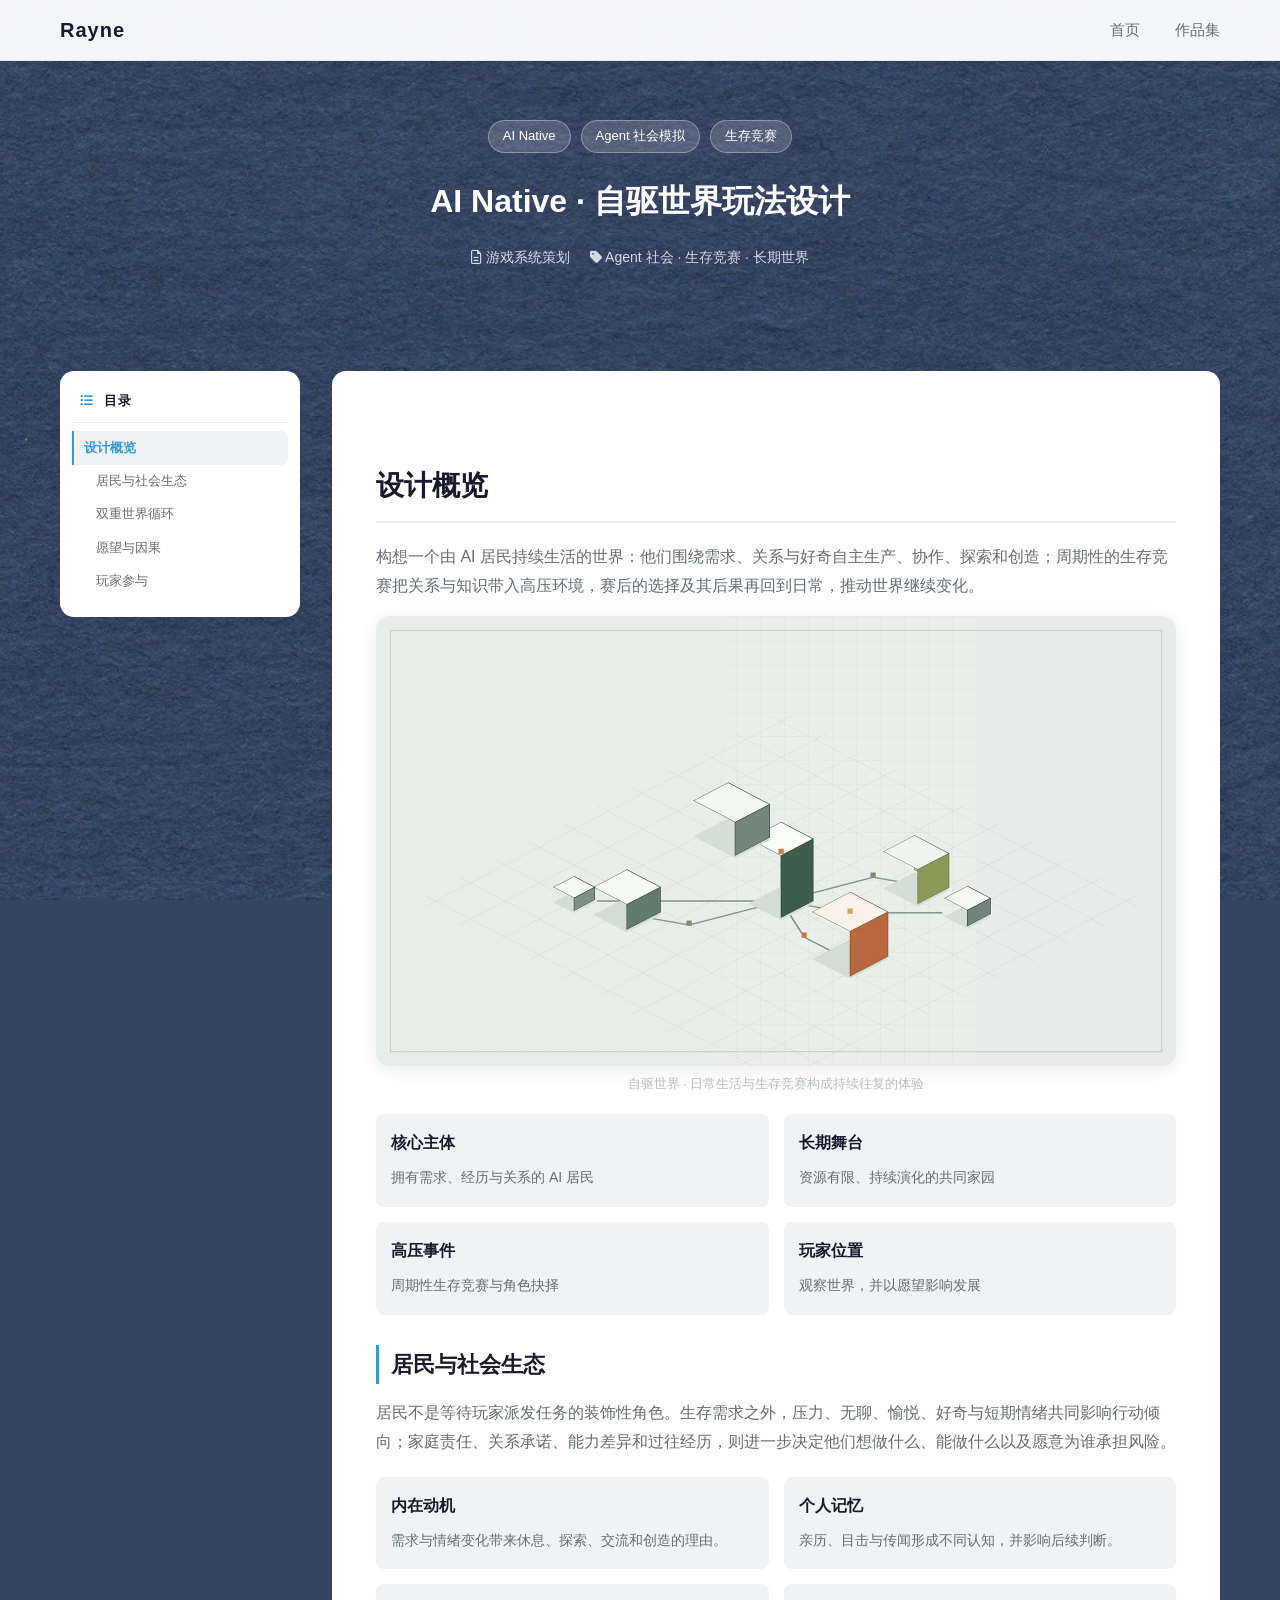
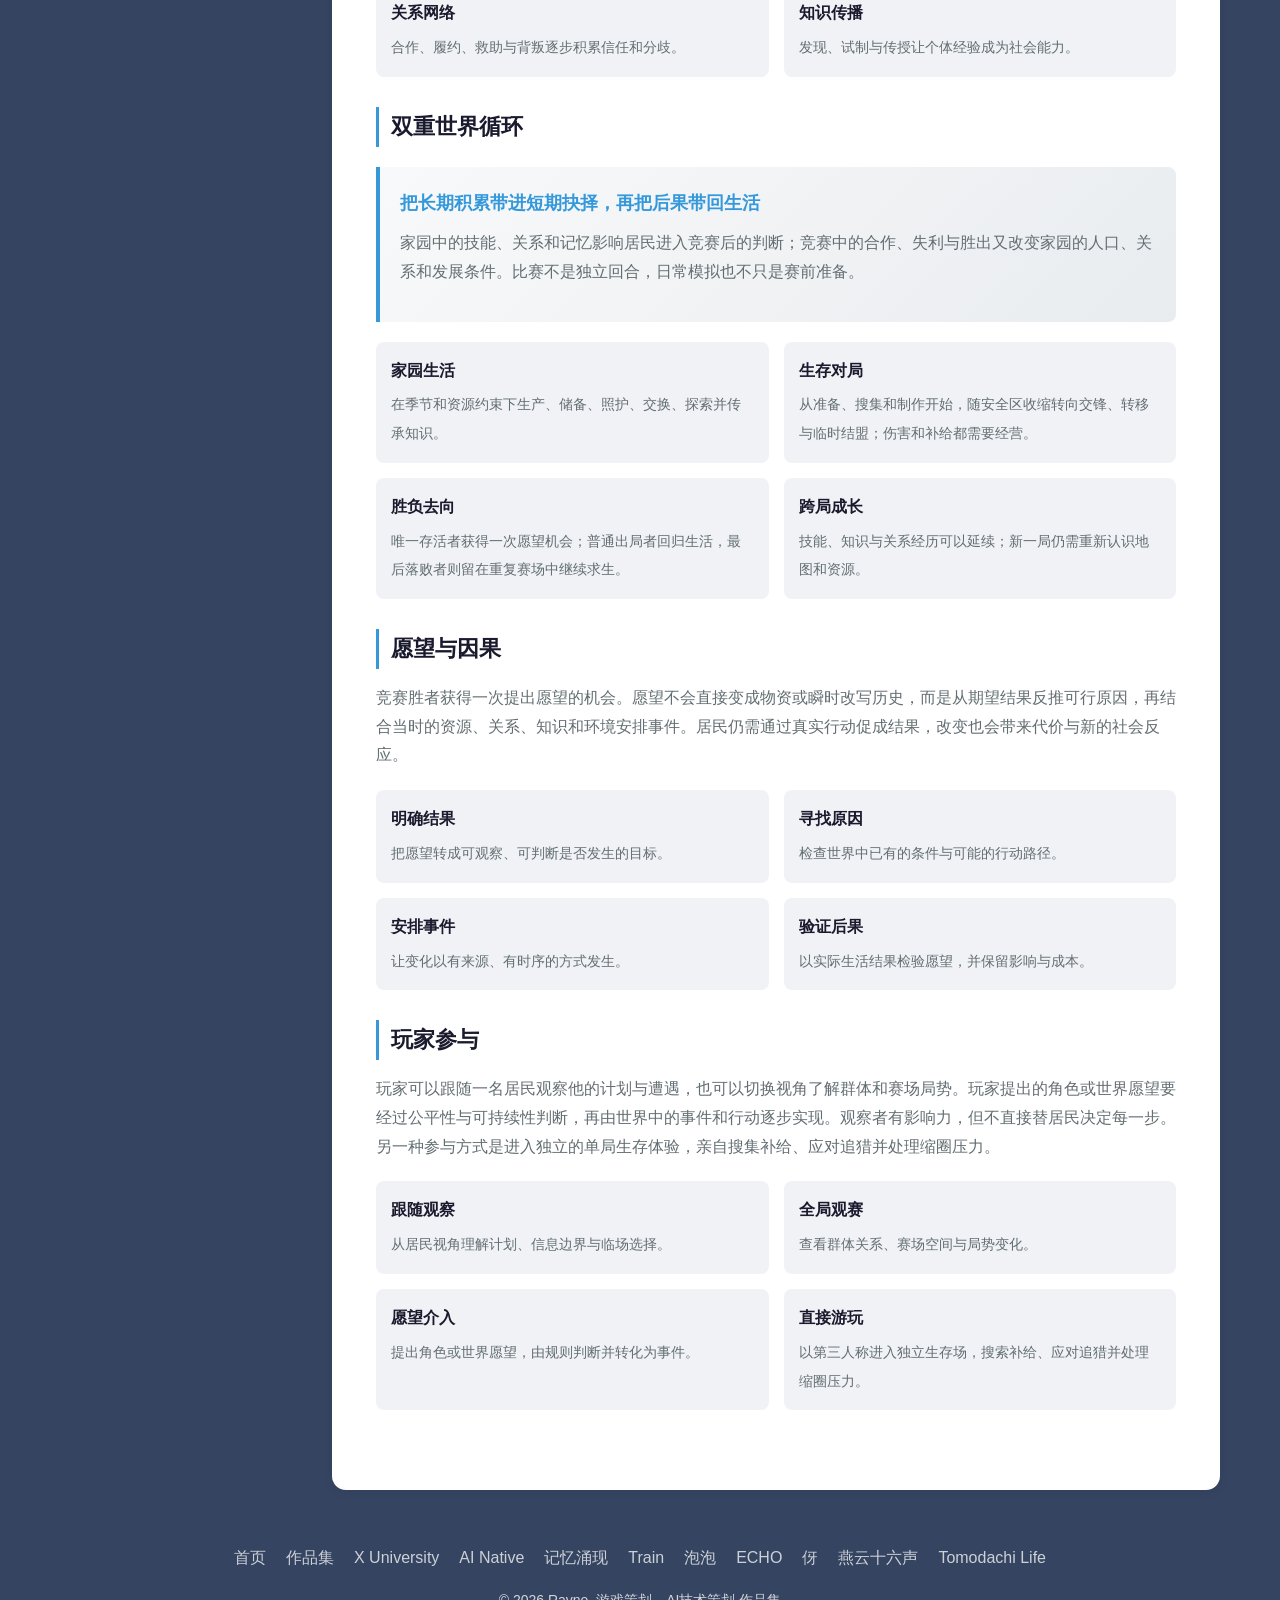
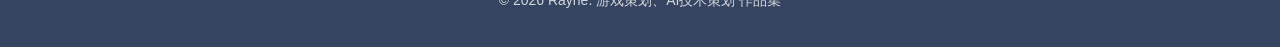
==== portfolio-ainative.html @ 3038b8f6 "新增脱敏AI Native玩法设计项目" ====
<!DOCTYPE html>
<html lang="zh-CN">
<head>
    <meta charset="UTF-8">
    <meta name="viewport" content="width=device-width, initial-scale=1.0">
    <title>AI Native · 自驱世界玩法设计 | Rayne-portfolio</title>
    <link rel="stylesheet" href="style.css?v=20260924e">
    <link rel="stylesheet" href="https://cdnjs.cloudflare.com/ajax/libs/font-awesome/6.4.0/css/all.min.css">
</head>
<body>
    <nav class="navbar">
        <div class="nav-container">
            <a href="index.html" class="nav-logo">Rayne</a>
            <div class="nav-toggle" id="navToggle">
                <span></span><span></span><span></span>
            </div>
            <ul class="nav-menu" id="navMenu">
                <li><a href="index.html" class="nav-link">首页</a></li>
                <li><a href="portfolio.html" class="nav-link">作品集</a></li>
            </ul>
        </div>
    </nav>

    <header class="article-header">
        <div class="container">
            <div class="article-tags">
                <span class="article-tag">AI Native</span>
                <span class="article-tag">Agent 社会模拟</span>
                <span class="article-tag">生存竞赛</span>
            </div>
            <h1>AI Native · 自驱世界玩法设计</h1>
            <div class="article-meta">
                <span><i class="far fa-file-alt"></i> 游戏系统策划</span>
                <span><i class="fas fa-tag"></i> Agent 社会 · 生存竞赛 · 长期世界</span>
            </div>
        </div>
    </header>

    <div class="article-layout">
        <aside class="article-toc" id="articleToc">
            <div class="article-toc-title"><i class="fas fa-list-ul"></i> 目录</div>
            <nav class="article-toc-nav">
                <a href="#sec-1" class="toc-h2">设计概览</a>
                <a href="#sec-2" class="toc-h3">居民与社会生态</a>
                <a href="#sec-3" class="toc-h3">双重世界循环</a>
                <a href="#sec-4" class="toc-h3">愿望与因果</a>
                <a href="#sec-5" class="toc-h3">玩家参与</a>
            </nav>
        </aside>

        <article class="article-content">
            <section class="echo-showcase">
                <h2 class="showcase-title" id="sec-1">设计概览</h2>
                <p class="showcase-intro">构想一个由 AI 居民持续生活的世界：他们围绕需求、关系与好奇自主生产、协作、探索和创造；周期性的生存竞赛把关系与知识带入高压环境，赛后的选择及其后果再回到日常，推动世界继续变化。</p>

                <figure class="echo-figure echo-kv-hero">
                    <img src="img/ainative-practice/cover.webp" alt="由模块、节点与连接路径构成的抽象玩法原型视觉">
                    <figcaption>自驱世界 · 日常生活与生存竞赛构成持续往复的体验</figcaption>
                </figure>

                <div class="info-grid">
                    <div class="info-item"><strong>核心主体</strong><span>拥有需求、经历与关系的 AI 居民</span></div>
                    <div class="info-item"><strong>长期舞台</strong><span>资源有限、持续演化的共同家园</span></div>
                    <div class="info-item"><strong>高压事件</strong><span>周期性生存竞赛与角色抉择</span></div>
                    <div class="info-item"><strong>玩家位置</strong><span>观察世界，并以愿望影响发展</span></div>
                </div>

                <h3 id="sec-2">居民与社会生态</h3>
                <p>居民不是等待玩家派发任务的装饰性角色。生存需求之外，压力、无聊、愉悦、好奇与短期情绪共同影响行动倾向；家庭责任、关系承诺、能力差异和过往经历，则进一步决定他们想做什么、能做什么以及愿意为谁承担风险。</p>
                <div class="info-grid">
                    <div class="info-item"><strong>内在动机</strong><span>需求与情绪变化带来休息、探索、交流和创造的理由。</span></div>
                    <div class="info-item"><strong>个人记忆</strong><span>亲历、目击与传闻形成不同认知，并影响后续判断。</span></div>
                    <div class="info-item"><strong>关系网络</strong><span>合作、履约、救助与背叛逐步积累信任和分歧。</span></div>
                    <div class="info-item"><strong>知识传播</strong><span>发现、试制与传授让个体经验成为社会能力。</span></div>
                </div>

                <h3 id="sec-3">双重世界循环</h3>
                <div class="highlight-box">
                    <h4>把长期积累带进短期抉择，再把后果带回生活</h4>
                    <p>家园中的技能、关系和记忆影响居民进入竞赛后的判断；竞赛中的合作、失利与胜出又改变家园的人口、关系和发展条件。比赛不是独立回合，日常模拟也不只是赛前准备。</p>
                </div>
                <div class="info-grid">
                    <div class="info-item"><strong>家园生活</strong><span>在季节和资源约束下生产、储备、照护、交换、探索并传承知识。</span></div>
                    <div class="info-item"><strong>生存对局</strong><span>从准备、搜集和制作开始，随安全区收缩转向交锋、转移与临时结盟；伤害和补给都需要经营。</span></div>
                    <div class="info-item"><strong>胜负去向</strong><span>唯一存活者获得一次愿望机会；普通出局者回归生活，最后落败者则留在重复赛场中继续求生。</span></div>
                    <div class="info-item"><strong>跨局成长</strong><span>技能、知识与关系经历可以延续；新一局仍需重新认识地图和资源。</span></div>
                </div>

                <h3 id="sec-4">愿望与因果</h3>
                <p>竞赛胜者获得一次提出愿望的机会。愿望不会直接变成物资或瞬时改写历史，而是从期望结果反推可行原因，再结合当时的资源、关系、知识和环境安排事件。居民仍需通过真实行动促成结果，改变也会带来代价与新的社会反应。</p>
                <div class="info-grid">
                    <div class="info-item"><strong>明确结果</strong><span>把愿望转成可观察、可判断是否发生的目标。</span></div>
                    <div class="info-item"><strong>寻找原因</strong><span>检查世界中已有的条件与可能的行动路径。</span></div>
                    <div class="info-item"><strong>安排事件</strong><span>让变化以有来源、有时序的方式发生。</span></div>
                    <div class="info-item"><strong>验证后果</strong><span>以实际生活结果检验愿望，并保留影响与成本。</span></div>
                </div>

                <h3 id="sec-5">玩家参与</h3>
                <p>玩家可以跟随一名居民观察他的计划与遭遇，也可以切换视角了解群体和赛场局势。玩家提出的角色或世界愿望要经过公平性与可持续性判断，再由世界中的事件和行动逐步实现。观察者有影响力，但不直接替居民决定每一步。另一种参与方式是进入独立的单局生存体验，亲自搜集补给、应对追猎并处理缩圈压力。</p>
                <div class="info-grid">
                    <div class="info-item"><strong>跟随观察</strong><span>从居民视角理解计划、信息边界与临场选择。</span></div>
                    <div class="info-item"><strong>全局观赛</strong><span>查看群体关系、赛场空间与局势变化。</span></div>
                    <div class="info-item"><strong>愿望介入</strong><span>提出角色或世界愿望，由规则判断并转化为事件。</span></div>
                    <div class="info-item"><strong>直接游玩</strong><span>以第三人称进入独立生存场，搜索补给、应对追猎并处理缩圈压力。</span></div>
                </div>
            </section>
        </article>
    </div>

    <footer class="footer">
        <div class="footer-links">
            <a href="index.html">首页</a>
            <a href="portfolio.html">作品集</a>
            <a href="portfolio-xuniversity.html">X University</a>
            <a href="portfolio-ainative.html">AI Native</a>
            <a href="portfolio-memory.html">记忆涌现</a>
            <a href="portfolio-train.html">Train</a>
            <a href="portfolio-bubble.html">泡泡</a>
            <a href="portfolio-echo.html">ECHO</a>
            <a href="portfolio-ggj.html">伢</a>
            <a href="portfolio-yanyun.html">燕云十六声</a>
            <a href="portfolio-tomodachi.html">Tomodachi Life</a>
        </div>
        <p>&copy; 2026 Rayne. 游戏策划、AI技术策划 作品集</p>
    </footer>

    <div class="back-to-top" id="backToTop"><i class="fas fa-arrow-up"></i></div>
    <script src="script.js?v=20260924e"></script>
</body>
</html>
---- style.css ----
/* ==========================================
   Rayne Portfolio - 游戏策划作品集
   左侧侧边栏 + 右侧内容 双栏布局
   ========================================== */

/* Reset & Base */
* {
    margin: 0;
    padding: 0;
    box-sizing: border-box;
}

:root {
    --primary-color: #1a1a2e;
    --secondary-color: #3498db;
    --accent-color: #e74c3c;
    --text-color: #2d3436;
    --text-light: #636e72;
    --text-lighter: #b2bec3;
    --bg-color: #f0f2f5;
    --card-bg: #ffffff;
    --border-color: #e8ecf1;
    --shadow: 0 2px 12px rgba(0,0,0,0.06);
    --shadow-hover: 0 12px 36px rgba(0,0,0,0.13);
    --shadow-card: 0 4px 20px rgba(0,0,0,0.08);
    --transition: all 0.35s cubic-bezier(0.25, 0.46, 0.45, 0.94);
    --font-main: "PingFang SC", "Hiragino Sans GB", "Microsoft YaHei", -apple-system, BlinkMacSystemFont, "Segoe UI", sans-serif;
    --font-en: "SF Pro Display", -apple-system, BlinkMacSystemFont, "Segoe UI", sans-serif;
    --sidebar-width: 280px;
    --radius: 14px;
}

html {
    scroll-behavior: smooth;
    /* 整页底层背景：overscroll / 橡皮筋回弹时露出的也是同色 */
    background-color: #354461;
}

body {
    font-family: var(--font-main);
    line-height: 1.8;
    color: var(--text-color);
    background: transparent;
    -webkit-font-smoothing: antialiased;
}

/* 整页底层纹理背景
   用 position:fixed 的伪元素而非 body 自身背景，是为了让纹理始终按「视口」尺寸铺满
   （cover 只放大到视口大小），避免超长页面把 1599×846 的图拉伸十几倍而糊掉。 */
body::before {
    content: '';
    position: fixed;
    top: 0;
    left: 0;
    right: 0;
    bottom: 0;
    z-index: -1;
    background: url('img/bg.jpg') center center / cover no-repeat;
    pointer-events: none;
}

a {
    text-decoration: none;
    color: inherit;
    transition: var(--transition);
}

img {
    max-width: 100%;
    height: auto;
}

.container {
    max-width: 1200px;
    margin: 0 auto;
    padding: 0 20px;
}

/* ==========================================
   Navigation
   ========================================== */
.navbar {
    position: fixed;
    top: 0;
    left: 0;
    right: 0;
    z-index: 1000;
    background: rgba(255,255,255,0.95);
    backdrop-filter: blur(10px);
    border-bottom: 1px solid var(--border-color);
    transition: var(--transition);
}

.nav-container {
    max-width: 1200px;
    margin: 0 auto;
    padding: 0 20px;
    display: flex;
    justify-content: space-between;
    align-items: center;
    height: 60px;
}

.nav-logo {
    font-size: 20px;
    font-weight: 700;
    color: var(--primary-color);
    letter-spacing: 1px;
}

.nav-menu {
    display: flex;
    list-style: none;
    gap: 35px;
}

.nav-link {
    font-size: 15px;
    color: var(--text-light);
    position: relative;
    padding: 5px 0;
}

.nav-link::after {
    content: '';
    position: absolute;
    bottom: 0;
    left: 0;
    width: 0;
    height: 2px;
    background: var(--secondary-color);
    transition: var(--transition);
}

.nav-link:hover,
.nav-link.active {
    color: var(--secondary-color);
}

.nav-link:hover::after,
.nav-link.active::after {
    width: 100%;
}

/* Mobile Menu Toggle */
.nav-toggle {
    display: none;
    flex-direction: column;
    gap: 5px;
    cursor: pointer;
    padding: 5px;
}

.nav-toggle span {
    display: block;
    width: 24px;
    height: 2px;
    background: var(--text-color);
    transition: var(--transition);
}

/* ==========================================
   Main Layout - 双栏布局
   ========================================== */
.main-layout {
    display: flex;
    min-height: 100vh;
    padding-top: 60px;
}

/* ==========================================
   Sidebar - 左侧固定侧边栏（悬浮效果）
   ========================================== */
.sidebar {
    width: var(--sidebar-width);
    flex-shrink: 0;
    position: fixed;
    top: 76px;
    left: 16px;
    bottom: 16px;
    background: var(--card-bg);
    border-radius: 16px;
    overflow-y: auto;
    z-index: 100;
    box-shadow: 0 8px 32px rgba(0,0,0,0.10), 0 2px 8px rgba(0,0,0,0.06);
    border: 1px solid rgba(255,255,255,0.6);
}

.sidebar-inner {
    padding: 36px 22px;
    display: flex;
    flex-direction: column;
    align-items: center;
    text-align: center;
}

.sidebar-avatar {
    width: 110px;
    height: 110px;
    border-radius: 50%;
    overflow: hidden;
    border: 3px solid rgba(52,152,219,0.25);
    background: linear-gradient(135deg, #667eea 0%, #764ba2 100%);
    display: flex;
    align-items: center;
    justify-content: center;
    margin-bottom: 22px;
    box-shadow: 0 4px 16px rgba(102,126,234,0.25);
    transition: transform 0.35s ease, box-shadow 0.35s ease;
}

.sidebar-avatar:hover {
    transform: scale(1.05);
    box-shadow: 0 6px 24px rgba(102,126,234,0.35);
}

.sidebar-avatar img {
    width: 100%;
    height: 100%;
    object-fit: cover;
    display: block;
}

.sidebar-name {
    font-size: 26px;
    font-weight: 800;
    color: var(--primary-color);
    margin-bottom: 6px;
    letter-spacing: 1px;
}

.sidebar-title {
    font-size: 14px;
    color: var(--secondary-color);
    margin-bottom: 24px;
    font-weight: 500;
    letter-spacing: 0.5px;
}

.sidebar-slogan {
    font-size: 13px;
    color: var(--text-lighter);
    line-height: 1.9;
    font-style: italic;
    margin-bottom: 22px;
    padding: 0 8px;
}

.sidebar-social {
    display: flex;
    gap: 12px;
    margin-bottom: 20px;
}

.sidebar-social .social-link {
    width: 36px;
    height: 36px;
    border-radius: 50%;
    background: var(--bg-color);
    display: flex;
    align-items: center;
    justify-content: center;
    color: var(--text-light);
    font-size: 15px;
    transition: var(--transition);
    border: 1px solid var(--border-color);
}

.sidebar-social .social-link:hover {
    background: var(--secondary-color);
    color: #fff;
    border-color: var(--secondary-color);
    transform: translateY(-2px);
}

.sidebar-divider {
    width: 100%;
    height: 1px;
    background: var(--border-color);
    margin: 20px 0;
}

.sidebar-contact {
    width: 100%;
    text-align: left;
}

.contact-item {
    display: flex;
    align-items: center;
    gap: 10px;
    padding: 8px 0;
    font-size: 13px;
    color: var(--text-light);
}

.contact-item i {
    width: 18px;
    text-align: center;
    color: var(--secondary-color);
    font-size: 14px;
}

.sidebar-skills {
    width: 100%;
    text-align: left;
}

.skill-group {
    margin-bottom: 14px;
}

.skill-group:last-child {
    margin-bottom: 0;
}

.skill-group-title {
    font-size: 12px;
    font-weight: 600;
    color: var(--primary-color);
    margin-bottom: 4px;
}

.skill-group-items {
    font-size: 12px;
    color: var(--text-lighter);
    line-height: 1.7;
}

/* ==========================================
   Content Area - 右侧内容区
   ========================================== */
.content-area {
    flex: 1;
    margin-left: calc(var(--sidebar-width) + 32px);
    /* 底部不留 padding：页脚自己带上下留白，否则滚到底会空出一大段 */
    padding: 40px 40px 0 20px;
    max-width: calc(100% - var(--sidebar-width) - 32px);
}

/* ==========================================
   Intro Section - 关于我简介（悬浮卡片）
   ========================================== */
.intro-section {
    background: var(--card-bg);
    border-radius: var(--radius);
    padding: 32px 36px;
    margin-bottom: 32px;
    box-shadow: var(--shadow-card);
    transition: var(--transition);
    border: 1px solid rgba(255,255,255,0.5);
}

.intro-section:hover {
    box-shadow: var(--shadow-hover);
    transform: translateY(-2px);
}

.intro-title {
    font-size: 21px;
    color: var(--primary-color);
    margin-bottom: 16px;
    padding-left: 14px;
    border-left: 4px solid var(--secondary-color);
    font-weight: 700;
    letter-spacing: 0.5px;
}

.intro-text {
    color: var(--text-light);
    line-height: 1.8;
    margin-bottom: 12px;
    font-size: 14px;
}

.intro-quote {
    font-size: 14px;
    color: var(--secondary-color);
    font-style: italic;
    margin-top: 15px;
    padding: 12px 15px;
    background: var(--bg-color);
    border-radius: 8px;
    border-left: 3px solid var(--secondary-color);
}

/* ==========================================
   Game Experience - 游戏经历
   左栏：高时长作品（带时长）／右栏：其它涉猎（按类型）
   ========================================== */
.game-exp-layout {
    display: grid;
    grid-template-columns: 300px minmax(0, 1fr);
    gap: 24px;
    margin-top: 24px;
    align-items: start;
}

.game-exp-subtitle {
    font-size: 14px;
    font-weight: 700;
    color: var(--primary-color);
    letter-spacing: 0.5px;
    margin-bottom: 12px;
    display: flex;
    align-items: center;
    gap: 7px;
}

.game-exp-subtitle i {
    color: var(--secondary-color);
    font-size: 13px;
}

/* 左栏：深度投入（游戏 + 时长 + 具体经历） */
.game-hours-list {
    list-style: none;
    margin: 0;
    padding: 0;
    display: flex;
    flex-direction: column;
    gap: 10px;
}

.game-hours-item {
    background: var(--bg-color);
    border-radius: 10px;
    padding: 12px 15px;
}

.game-hours-head {
    display: flex;
    align-items: baseline;
    justify-content: space-between;
    gap: 10px;
    margin-bottom: 5px;
}

.game-hours-name {
    font-size: 13.5px;
    font-weight: 700;
    color: var(--text-color);
}

.game-hours-time {
    font-size: 12.5px;
    font-weight: 700;
    color: var(--secondary-color);
    font-variant-numeric: tabular-nums;
    white-space: nowrap;
}

.game-hours-desc {
    font-size: 12.5px;
    line-height: 1.7;
    color: var(--text-light);
    margin: 0;
}

/* 右栏：其它涉猎，按类型分行 */
.game-exp-rows {
    display: flex;
    flex-direction: column;
    gap: 10px;
}

.game-exp-row {
    display: grid;
    grid-template-columns: 176px minmax(0, 1fr);
    gap: 14px;
    align-items: start;
    background: var(--bg-color);
    border-radius: 10px;
    padding: 13px 16px;
    transition: var(--transition);
}

.game-exp-row:hover {
    background: #e7ecf3;
}

.game-exp-row h4 {
    font-size: 13.5px;
    font-weight: 700;
    color: var(--primary-color);
    line-height: 1.5;
    padding-top: 3px;
    display: flex;
    align-items: center;
    gap: 7px;
}

.game-exp-row h4 i {
    color: var(--secondary-color);
    font-size: 12.5px;
    flex-shrink: 0;
}

.game-exp-tags {
    display: flex;
    flex-wrap: wrap;
    gap: 7px;
    list-style: none;
    padding: 0;
    margin: 0;
}

.game-exp-tags li {
    font-size: 12.5px;
    line-height: 1.5;
    color: var(--text-light);
    background: #fff;
    border: 1px solid var(--border-color);
    border-radius: 999px;
    padding: 3px 11px;
    white-space: nowrap;
    transition: var(--transition);
}

.game-exp-tags li:hover {
    color: var(--secondary-color);
    border-color: var(--secondary-color);
}

/* 左右栏总宽约 900px 才排得下（左栏 300px 要放得下经历描述），
   因此 1200px 以下就改为上下堆叠 */
@media (max-width: 1200px) {
    .game-exp-layout {
        grid-template-columns: 1fr;
        gap: 20px;
    }
}

/* ==========================================
   Works List Section - 作品列表
   ========================================== */
.works-list-section {
    margin-bottom: 48px;
}

.list-header {
    display: flex;
    justify-content: space-between;
    align-items: center;
    margin-bottom: 28px;
}

.list-title {
    font-size: 24px;
    /* 该标题直接坐在整页深色纹理背景上（不在卡片内），必须用浅字 */
    color: #fff;
    font-weight: 800;
    letter-spacing: 1px;
    position: relative;
    padding-left: 18px;
    text-shadow: 0 1px 4px rgba(0,0,0,0.35);
}

.list-title::before {
    content: '';
    position: absolute;
    left: 0;
    top: 50%;
    transform: translateY(-50%);
    width: 5px;
    height: 24px;
    background: linear-gradient(135deg, var(--secondary-color), #667eea);
    border-radius: 3px;
}

.list-more {
    color: var(--secondary-color);
    font-size: 14px;
    font-weight: 500;
}

.list-more:hover {
    text-decoration: underline;
}

/* 作品列表卡片（增强悬浮效果） */
.work-list-card {
    background: var(--card-bg);
    border-radius: var(--radius);
    overflow: hidden;
    box-shadow: var(--shadow-card);
    transition: var(--transition);
    margin-bottom: 24px;
    border: 1px solid rgba(255,255,255,0.4);
}

.work-list-card:hover {
    transform: translateY(-6px);
    box-shadow: var(--shadow-hover);
}

.work-list-link {
    display: flex;
    text-decoration: none;
    color: inherit;
}

.work-list-cover {
    position: relative;
    width: 300px;
    flex-shrink: 0;
    background: linear-gradient(135deg, #667eea 0%, #764ba2 100%);
    /* min-height 而非 height：flex 行默认 align-items:stretch，
       用 min-height 才能让封面随卡片高度一起拉伸，
       否则正文比 200px 高时封面下方会露出白边 */
    min-height: 200px;
    overflow: hidden;
    border-radius: 0;
}

.work-list-cover img {
    position: absolute;
    top: 0;
    left: 0;
    width: 100%;
    height: 100%;
    object-fit: cover;
    display: block;
    transition: transform 0.5s ease;
}

.work-list-card:hover .work-list-cover img {
    transform: scale(1.05);
}

/* 注：`.work-list-cover.tomodachi` 的粉色渐变占位已移除 —— 该卡片现在使用真实封面图
   img/tomodachi/cover.jpg，底色由 .work-list-cover 的通用渐变兜底。 */

.work-category-tag {
    position: absolute;
    top: 12px;
    left: 12px;
    padding: 4px 12px;
    background: rgba(0,0,0,0.6);
    color: #fff;
    border-radius: 4px;
    font-size: 12px;
}

.work-list-body {
    padding: 28px 32px;
    flex: 1;
    display: flex;
    flex-direction: column;
    justify-content: center;
}

.work-list-title {
    font-size: 21px;
    color: var(--primary-color);
    margin-bottom: 12px;
    font-weight: 700;
    letter-spacing: 0.3px;
    transition: color 0.3s ease;
}

.work-list-card:hover .work-list-title {
    color: var(--secondary-color);
}

.work-list-desc {
    color: var(--text-light);
    font-size: 14px;
    line-height: 1.8;
    margin-bottom: 15px;
}

.work-list-meta {
    display: flex;
    flex-wrap: wrap;
    gap: 15px;
    font-size: 13px;
    color: var(--text-lighter);
}

.work-list-meta span {
    display: flex;
    align-items: center;
    gap: 5px;
}

/* ==========================================
   Content Footer
   ========================================== */
.content-footer {
    padding: 34px 20px;
    font-size: 13px;
    text-align: center;
}

.content-footer p {
    margin: 0;
}

/* ==========================================
   Article / Detail Page
   ========================================== */
.article-header {
    padding: 120px 20px 60px;
    /* 不铺纯色/渐变底：直接让整页纹理背景透出来 */
    background: transparent;
    color: #fff;
    text-align: center;
}

.article-header h1 {
    font-size: 32px;
    margin-bottom: 15px;
    max-width: 900px;
    margin-left: auto;
    margin-right: auto;
}

.article-meta {
    display: flex;
    justify-content: center;
    gap: 20px;
    opacity: 0.8;
    font-size: 14px;
}

.article-content {
    max-width: 900px;
    margin: 0 auto;
    padding: 60px 20px;
    background: var(--card-bg);
}

.article-content h2 {
    font-size: 28px;
    color: var(--primary-color);
    margin: 40px 0 20px;
    padding-bottom: 10px;
    border-bottom: 2px solid var(--border-color);
}

.article-content h3 {
    font-size: 22px;
    color: var(--primary-color);
    margin: 30px 0 15px;
    padding-left: 12px;
    border-left: 3px solid var(--secondary-color);
}

.article-content h4 {
    font-size: 18px;
    color: var(--text-color);
    margin: 25px 0 12px;
}

.article-content p {
    color: var(--text-light);
    line-height: 1.8;
    margin-bottom: 15px;
}

.article-content ul,
.article-content ol {
    margin: 15px 0 15px 25px;
    color: var(--text-light);
}

.article-content li {
    margin-bottom: 8px;
    line-height: 1.8;
}

.article-content strong {
    color: var(--primary-color);
}

/* Info Grid */
.info-grid {
    display: grid;
    grid-template-columns: repeat(2, 1fr);
    gap: 15px;
    margin: 20px 0;
}

.info-item {
    background: var(--bg-color);
    padding: 15px;
    border-radius: 8px;
}

.info-item strong {
    display: block;
    color: var(--primary-color);
    margin-bottom: 5px;
}

.info-item span {
    color: var(--text-light);
    font-size: 14px;
}

/* Highlight Box */
.highlight-box {
    background: linear-gradient(135deg, #f8f9fa 0%, #e9ecef 100%);
    border-left: 4px solid var(--secondary-color);
    padding: 20px;
    margin: 20px 0;
    border-radius: 0 8px 8px 0;
}

.highlight-box h4 {
    color: var(--secondary-color);
    margin-bottom: 10px;
    margin-top: 0;
}

/* 资料来源 / 说明性尾注 */
.article-note {
    margin-top: 28px;
    padding-top: 16px;
    border-top: 1px dashed var(--border-color);
    font-size: 13px;
    line-height: 1.8;
    color: var(--text-light);
}

/* 叙事动线：把「触发节点 / 规则怪谈 / 台词」三类文本分开。
   《泡泡》的核心叙事手法是「规则怪谈」—— 正常光点与异常光点给出互相矛盾的规则，
   因为写下规则的人立场不同。所以规则必须有自己的视觉通道（蓝色加粗），
   不能和台词混在一起，否则读者分不清哪句是「世界给的规则」、哪句是「角色说的话」。
   左列窄、右列宽：左列是舞台指示（何时触发），右列是玩家实际看到/听到的内容。 */
.narrative-flow {
    margin: 20px 0 8px;
}

.narrative-scene {
    margin: 28px 0 10px;
    padding: 5px 0 5px 12px;
    border-left: 3px solid var(--primary-color);
    font-weight: 600;
    color: var(--primary-color);
}

.narrative-beat {
    display: grid;
    grid-template-columns: 150px 1fr;
    gap: 18px;
    padding: 11px 0;
    border-bottom: 1px dashed var(--border-color);
}

.narrative-beat:last-child {
    border-bottom: none;
}

.narrative-trigger {
    text-align: right;
    font-size: 13px;
    line-height: 1.7;
    color: var(--text-lighter);
}

.narrative-body {
    font-size: 14px;
    line-height: 1.8;
}

.narrative-rule {
    display: block;
    color: var(--secondary-color);
    font-weight: 600;
}

.narrative-line {
    display: block;
    color: var(--text-color);
}

.narrative-note {
    display: block;
    color: #8a8a8a;
    font-size: 0.85em;
    font-style: italic;
    margin-top: 4px;
}

.narrative-rule + .narrative-line,
.narrative-line + .narrative-rule,
.narrative-note + .narrative-rule,
.narrative-note + .narrative-line {
    margin-top: 5px;
}

@media (max-width: 768px) {
    .narrative-beat {
        grid-template-columns: 1fr;
        gap: 3px;
    }

    .narrative-trigger {
        text-align: left;
    }
}

/* Tables */
.table-wrapper {
    overflow-x: auto;
    margin: 20px 0;
}

.data-table {
    width: 100%;
    border-collapse: collapse;
    font-size: 14px;
}

.data-table th,
.data-table td {
    padding: 12px 15px;
    text-align: left;
    border-bottom: 1px solid var(--border-color);
}

.data-table th {
    background: var(--bg-color);
    font-weight: 600;
    color: var(--primary-color);
}

.data-table tr:hover {
    background: var(--bg-color);
}

/* 机制表：首列 / 末列往往是短标签（「巡逻泡船」「追逐 2 起」），中间列是一大段描述。
   auto 布局会把长描述撑开、把两侧挤到断词（「巡逻泡 / 船」），这两个类让指定的一侧
   保住自己的宽度。窄屏放不下时靠 .table-wrapper 的横向滚动兜底，不会顶破页面。
   —— 只加在确实需要的表上，别全局套用。 */
.data-table.nowrap-first td:first-child,
.data-table.nowrap-first th:first-child {
    white-space: nowrap;
}

.data-table.nowrap-last td:last-child,
.data-table.nowrap-last th:last-child {
    white-space: nowrap;
}

/* Comparison Table */
.compare-table {
    width: 100%;
    border-collapse: collapse;
    margin: 20px 0;
    font-size: 14px;
}

.compare-table th,
.compare-table td {
    padding: 12px;
    border: 1px solid var(--border-color);
    text-align: center;
}

.compare-table th {
    background: var(--primary-color);
    color: #fff;
}

.compare-table td:first-child {
    background: var(--bg-color);
    font-weight: 600;
    text-align: left;
}

/* ==========================================
   Category Section - 游戏经历分类
   ========================================== */
.category-section {
    margin-bottom: 40px;
}

.category-title {
    font-size: 20px;
    color: var(--primary-color);
    margin: 30px 0 20px;
    padding-left: 16px;
    border-left: 4px solid var(--secondary-color);
    font-weight: 700;
    letter-spacing: 0.5px;
    display: flex;
    align-items: center;
    gap: 10px;
}

.category-title i {
    color: var(--secondary-color);
    font-size: 18px;
}

/* ==========================================
   Footer - 全站页脚（背景与整页底层一致，故留透明、不加分隔线）
   ========================================== */
.footer,
.content-footer {
    background: transparent;
    color: rgba(255,255,255,0.78);
    text-align: center;
}

.footer {
    padding: 34px 20px;
}

.footer p {
    font-size: 14px;
}

.footer-links {
    display: flex;
    flex-wrap: wrap;
    justify-content: center;
    gap: 20px;
    margin-bottom: 15px;
}

.footer-links a {
    color: rgba(255,255,255,0.75);
    transition: var(--transition);
}

.footer-links a:hover {
    color: #fff;
}

/* ==========================================
   Back to Top Button
   ========================================== */
.back-to-top {
    position: fixed;
    bottom: 30px;
    right: 30px;
    width: 45px;
    height: 45px;
    background: var(--secondary-color);
    color: #fff;
    border-radius: 50%;
    display: flex;
    align-items: center;
    justify-content: center;
    cursor: pointer;
    opacity: 0;
    visibility: hidden;
    transition: var(--transition);
    box-shadow: 0 2px 10px rgba(0,0,0,0.2);
    z-index: 999;
}

.back-to-top.visible {
    opacity: 1;
    visibility: visible;
}

.back-to-top:hover {
    background: var(--primary-color);
    transform: translateY(-3px);
}

/* ==========================================
   Responsive Design
   ========================================== */
@media (max-width: 1024px) {
    .content-area {
        padding: 30px 25px 50px 15px;
    }

    .work-list-link {
        flex-direction: column;
    }

    .work-list-cover {
        width: 100%;
        min-height: 200px;
        border-radius: 0;
    }
}

@media (max-width: 768px) {
    .nav-menu {
        position: fixed;
        top: 60px;
        left: 0;
        right: 0;
        background: rgba(255,255,255,0.98);
        flex-direction: column;
        padding: 20px;
        gap: 15px;
        border-bottom: 1px solid var(--border-color);
        transform: translateY(-100%);
        opacity: 0;
        visibility: hidden;
        transition: var(--transition);
    }

    .nav-menu.active {
        transform: translateY(0);
        opacity: 1;
        visibility: visible;
    }

    .nav-toggle {
        display: flex;
    }

    /* 移动端：侧边栏变为顶部横幅 */
    .main-layout {
        flex-direction: column;
        padding-top: 60px;
    }

    .sidebar {
        position: relative;
        width: 100%;
        top: 0;
        left: 0;
        bottom: auto;
        border-right: none;
        border-bottom: 1px solid var(--border-color);
        border-radius: 0;
        box-shadow: 0 4px 16px rgba(0,0,0,0.06);
        margin: 0;
    }

    .sidebar-inner {
        padding: 30px 20px;
    }

    .content-area {
        margin-left: 0;
        max-width: 100%;
        padding: 25px 18px 40px 18px;
    }

    .work-list-link {
        flex-direction: column;
    }

    .work-list-cover {
        width: 100%;
        min-height: 180px;
    }

    .info-grid {
        grid-template-columns: 1fr;
    }

    .article-header h1 {
        font-size: 24px;
    }

    .article-content h2 {
        font-size: 22px;
    }

    .article-content h3 {
        font-size: 18px;
    }

    .game-exp-row {
        grid-template-columns: 1fr;
        gap: 8px;
    }
}

@media (max-width: 480px) {
    .content-area {
        padding: 20px 12px 0 12px;
    }

    .intro-section {
        padding: 22px 20px;
    }

    .work-list-body {
        padding: 20px 22px;
    }

    .work-list-title {
        font-size: 18px;
    }

    .list-title {
        font-size: 20px;
    }
}

/* ==========================================
   ECHO Showcase - 项目成果展示（2026.09）
   ========================================== */
.showcase-title {
    font-size: 28px;
    color: var(--primary-color);
    margin: 10px 0 20px;
    padding-bottom: 10px;
    border-bottom: 2px solid var(--border-color);
}

.showcase-intro {
    color: var(--text-light);
    line-height: 1.8;
    margin-bottom: 24px;
}

.echo-figure {
    margin: 0 0 20px;
}

.echo-figure img,
.echo-figure video {
    width: 100%;
    border-radius: 10px;
    box-shadow: var(--shadow-card);
    display: block;
    background: #000;
}

.echo-figure figcaption {
    font-size: 13px;
    color: var(--text-lighter);
    text-align: center;
    margin-top: 8px;
    line-height: 1.6;
}

.echo-kv-hero img {
    border-radius: 14px;
}

.echo-video-main video {
    width: 100%;
    border-radius: 10px;
    background: #000;
    box-shadow: var(--shadow-card);
}

.echo-video-caption {
    font-size: 13px;
    color: var(--text-lighter);
    text-align: center;
    margin-top: 8px;
}

.echo-video-grid {
    display: grid;
    grid-template-columns: repeat(3, 1fr);
    gap: 18px;
    margin: 18px 0 30px;
}

.echo-shot-grid {
    display: grid;
    grid-template-columns: repeat(3, 1fr);
    gap: 18px;
    margin: 18px 0 30px;
}

/* X University：产品原型与现场图采用 2×2 展示，避免最后一张现场图单独换行 */
.xuniversity-shot-grid {
    display: grid;
    grid-template-columns: repeat(2, minmax(0, 1fr));
    gap: 24px;
    margin: 18px 0 30px;
    align-items: start;
}

.xuniversity-shot-grid .echo-figure {
    margin: 0;
}

.echo-kv-grid {
    display: grid;
    grid-template-columns: repeat(4, 1fr);
    gap: 16px;
    margin: 18px 0 30px;
}

.echo-resources {
    margin-top: 26px;
}

@media (max-width: 900px) {
    .echo-video-grid { grid-template-columns: 1fr; }
    .echo-shot-grid { grid-template-columns: repeat(2, 1fr); }
    .xuniversity-shot-grid { gap: 18px; }
    .echo-kv-grid { grid-template-columns: repeat(2, 1fr); }
}

@media (max-width: 480px) {
    .echo-shot-grid { grid-template-columns: 1fr; }
    .xuniversity-shot-grid { grid-template-columns: 1fr; }
    .echo-kv-grid { grid-template-columns: 1fr; }
}

/* ==========================================
   GGJ《伢》Showcase（2026.09）
   ========================================== */
.ggj-chapter-strip {
    display: grid;
    grid-template-columns: repeat(4, 1fr);
    gap: 14px;
    margin: 0 0 26px;
}

.ggj-chapter-strip .echo-figure {
    margin: 0;
}

.ggj-chapter-strip img {
    height: 140px;
    object-fit: cover;
    border-radius: 10px;
}

.ggj-howto p {
    margin-bottom: 10px;
}

.ggj-controls {
    font-weight: 600;
    color: var(--secondary-color);
    margin-bottom: 0;
}

.ggj-seasons {
    display: grid;
    grid-template-columns: repeat(2, 1fr);
    gap: 18px;
    margin: 18px 0 30px;
}

.ggj-seasons .echo-figure {
    margin: 0;
}

.ggj-cg-group h4 {
    margin: 18px 0 10px;
    color: var(--primary-color);
    font-size: 16px;
}

.ggj-cg-grid {
    display: grid;
    grid-template-columns: repeat(3, 1fr);
    gap: 10px;
}

.ggj-cg-grid img {
    width: 100%;
    border-radius: 8px;
    box-shadow: var(--shadow-card);
    display: block;
}

.ggj-link-body {
    height: 100%;
    min-height: 190px;
    display: flex;
    flex-direction: column;
    justify-content: center;
    align-items: center;
    padding: 8px 6px;
    text-align: center;
}

.ggj-link-body h4 {
    color: var(--secondary-color);
    margin-bottom: 8px;
}

.ggj-link-body p {
    font-size: 13px;
    margin-bottom: 10px;
}

.ggj-link-body a {
    color: var(--primary-color);
    font-weight: 600;
    word-break: break-all;
    font-size: 13px;
}

.ggj-link-body a:hover {
    color: var(--secondary-color);
}

.ggj-cert-grid {
    display: grid;
    grid-template-columns: repeat(2, 1fr);
    gap: 18px;
    margin: 18px 0 26px;
}

.ggj-cert-grid .echo-figure {
    margin: 0;
}

@media (max-width: 900px) {
    .ggj-chapter-strip { grid-template-columns: repeat(2, 1fr); }
    .ggj-seasons { grid-template-columns: 1fr; }
}

@media (max-width: 480px) {
    .ggj-chapter-strip { grid-template-columns: 1fr; }
    .ggj-cert-grid { grid-template-columns: 1fr; }
    .ggj-cg-grid { grid-template-columns: 1fr; }
}
/* GGJ 链接卡片 2 列（去掉作品展示 PV 后） */
.ggj-links-grid {
    grid-template-columns: repeat(2, 1fr);
}

/* 关于我：职能/经历小节 */
.intro-block {
    margin-bottom: 14px;
}

.intro-block:last-child {
    margin-bottom: 0;
}

.intro-block-title {
    font-size: 15px;
    color: var(--primary-color);
    margin-bottom: 6px;
    font-weight: 700;
    display: flex;
    align-items: center;
    gap: 8px;
}

.intro-block-title::before {
    content: '';
    width: 4px;
    height: 14px;
    background: var(--secondary-color);
    border-radius: 2px;
    display: inline-block;
}

/* ==========================================
   关于我 · 能力卡片与经历条目（2026.09）
   ========================================== */
.about-block {
    margin-bottom: 26px;
}

.about-block:last-child {
    margin-bottom: 0;
}

.about-block-title {
    font-size: 15px;
    color: var(--primary-color);
    margin-bottom: 14px;
    font-weight: 700;
    display: flex;
    align-items: center;
    gap: 8px;
}

.about-block-title::before {
    content: '';
    width: 4px;
    height: 14px;
    background: var(--secondary-color);
    border-radius: 2px;
    display: inline-block;
}

.about-skill-grid {
    display: grid;
    grid-template-columns: repeat(3, 1fr);
    gap: 14px;
}

.about-skill-card {
    background: var(--bg-color);
    border: 1px solid var(--border-color);
    border-radius: 10px;
    padding: 16px;
    transition: var(--transition);
}

.about-skill-card:hover {
    transform: translateY(-3px);
    box-shadow: 0 6px 20px rgba(0, 0, 0, 0.08);
}

.about-skill-card i {
    font-size: 18px;
    color: var(--secondary-color);
    margin-bottom: 10px;
    display: block;
}

.about-skill-card h5 {
    font-size: 14px;
    color: var(--primary-color);
    margin-bottom: 6px;
    font-weight: 700;
}

.about-skill-card p {
    font-size: 13px;
    color: var(--text-light);
    line-height: 1.7;
}

.about-exp-list {
    display: flex;
    flex-direction: column;
    gap: 12px;
}

.about-exp-item {
    display: flex;
    gap: 14px;
    background: var(--bg-color);
    border: 1px solid var(--border-color);
    border-radius: 10px;
    padding: 16px 18px;
    transition: var(--transition);
}

.about-exp-item:hover {
    transform: translateY(-2px);
    box-shadow: 0 6px 20px rgba(0, 0, 0, 0.08);
}

.about-exp-item i {
    font-size: 18px;
    color: var(--secondary-color);
    margin-top: 2px;
}

.about-exp-body h5 {
    font-size: 14px;
    color: var(--primary-color);
    margin-bottom: 5px;
    font-weight: 700;
}

.about-exp-body p {
    font-size: 13px;
    color: var(--text-light);
    line-height: 1.7;
}

@media (max-width: 900px) {
    .about-skill-grid {
        grid-template-columns: repeat(2, 1fr);
    }
}

@media (max-width: 480px) {
    .about-skill-grid {
        grid-template-columns: 1fr;
    }
}

/* ==========================================
   Article Tags - 文章头部标签
   ========================================== */
.article-tags {
    display: flex;
    flex-wrap: wrap;
    justify-content: center;
    gap: 10px;
    margin-bottom: 20px;
}

.article-tag {
    display: inline-block;
    padding: 5px 14px;
    font-size: 13px;
    line-height: 1.6;
    color: #fff;
    background: rgba(255, 255, 255, 0.16);
    border: 1px solid rgba(255, 255, 255, 0.32);
    border-radius: 999px;
}

/* ==========================================
   Bubble《泡泡》Showcase（2026.09）
   ========================================== */
.article-content code {
    font-family: "SFMono-Regular", Consolas, "Liberation Mono", Menlo, monospace;
    font-size: 0.88em;
    background: #eef2f7;
    color: #2c5282;
    padding: 1px 6px;
    border-radius: 4px;
    word-break: break-word;
}

/* 视觉素材：统一裁切高度，避免横竖图参差 */
.bubble-visual-grid {
    display: grid;
    grid-template-columns: repeat(3, 1fr);
    gap: 16px;
    margin: 18px 0 30px;
}

.bubble-visual-grid .echo-figure {
    margin: 0;
}

.bubble-visual-grid img {
    height: 300px;
    object-fit: cover;
    border-radius: 10px;
}

/* 图纸素材：完整显示不裁切，白底衬线 */
.bubble-drawing-grid {
    display: grid;
    grid-template-columns: repeat(3, 1fr);
    gap: 18px;
    margin: 18px 0 30px;
    align-items: start;
}

.bubble-drawing-grid .echo-figure {
    margin: 0;
}

.bubble-drawing-grid img {
    height: 260px;
    object-fit: contain;
    background: #fff;
    border: 1px solid var(--border-color);
    padding: 8px;
}

@media (max-width: 900px) {
    .bubble-visual-grid { grid-template-columns: repeat(2, 1fr); }
    .bubble-drawing-grid { grid-template-columns: repeat(2, 1fr); }
}

@media (max-width: 480px) {
    .bubble-visual-grid { grid-template-columns: 1fr; }
    .bubble-drawing-grid { grid-template-columns: 1fr; }
    .bubble-visual-grid img { height: 220px; }
}

/* ==========================================
   Article Layout - 左侧目录栏 + 正文
   ========================================== */
.article-layout {
    display: grid;
    grid-template-columns: 240px minmax(0, 900px);
    gap: 32px;
    max-width: 1200px;
    margin: 0 auto;
    padding: 40px 20px 20px;
    align-items: start;
}

.article-toc {
    position: sticky;
    top: 84px;
    max-height: calc(100vh - 110px);
    overflow-y: auto;
    background: var(--card-bg);
    border-radius: var(--radius);
    padding: 18px 12px;
    box-shadow: var(--shadow);
}

.article-toc-title {
    font-size: 13px;
    font-weight: 700;
    color: var(--primary-color);
    letter-spacing: 1px;
    padding: 0 8px 10px;
    margin-bottom: 8px;
    border-bottom: 1px solid var(--border-color);
}

.article-toc-title i {
    color: var(--secondary-color);
    margin-right: 5px;
}

.article-toc-nav {
    display: flex;
    flex-direction: column;
}

.article-toc-nav a {
    display: block;
    padding: 7px 10px;
    font-size: 13px;
    line-height: 1.55;
    color: var(--text-light);
    border-left: 2px solid transparent;
    border-radius: 0 6px 6px 0;
}

.article-toc-nav a:hover {
    color: var(--secondary-color);
    background: var(--bg-color);
    border-left-color: var(--secondary-color);
}

.article-toc-nav a.toc-h2 {
    font-weight: 600;
    color: var(--text-color);
}

.article-toc-nav a.toc-h3 {
    padding-left: 22px;
    font-size: 12.5px;
    font-weight: 400;
}

.article-toc-nav a.active {
    color: var(--secondary-color);
    background: var(--bg-color);
    border-left-color: var(--secondary-color);
    font-weight: 600;
}

.article-toc::-webkit-scrollbar { width: 5px; }
.article-toc::-webkit-scrollbar-thumb {
    background: #d5dbe3;
    border-radius: 3px;
}
.article-toc::-webkit-scrollbar-track { background: transparent; }

/* 正文卡片在双栏布局中自适应 */
.article-layout > .article-content {
    max-width: none;
    margin: 0;
    padding: 50px 44px 60px;
    border-radius: var(--radius);
    box-shadow: var(--shadow);
}

/* 锚点跳转时避开固定导航栏 */
.article-content h2,
.article-content h3 {
    scroll-margin-top: 84px;
}

@media (max-width: 1024px) {
    .article-layout {
        grid-template-columns: 1fr;
        gap: 20px;
        padding: 28px 16px 16px;
    }
    .article-toc {
        position: static;
        max-height: none;
    }
    .article-layout > .article-content {
        padding: 34px 22px 44px;
    }
}
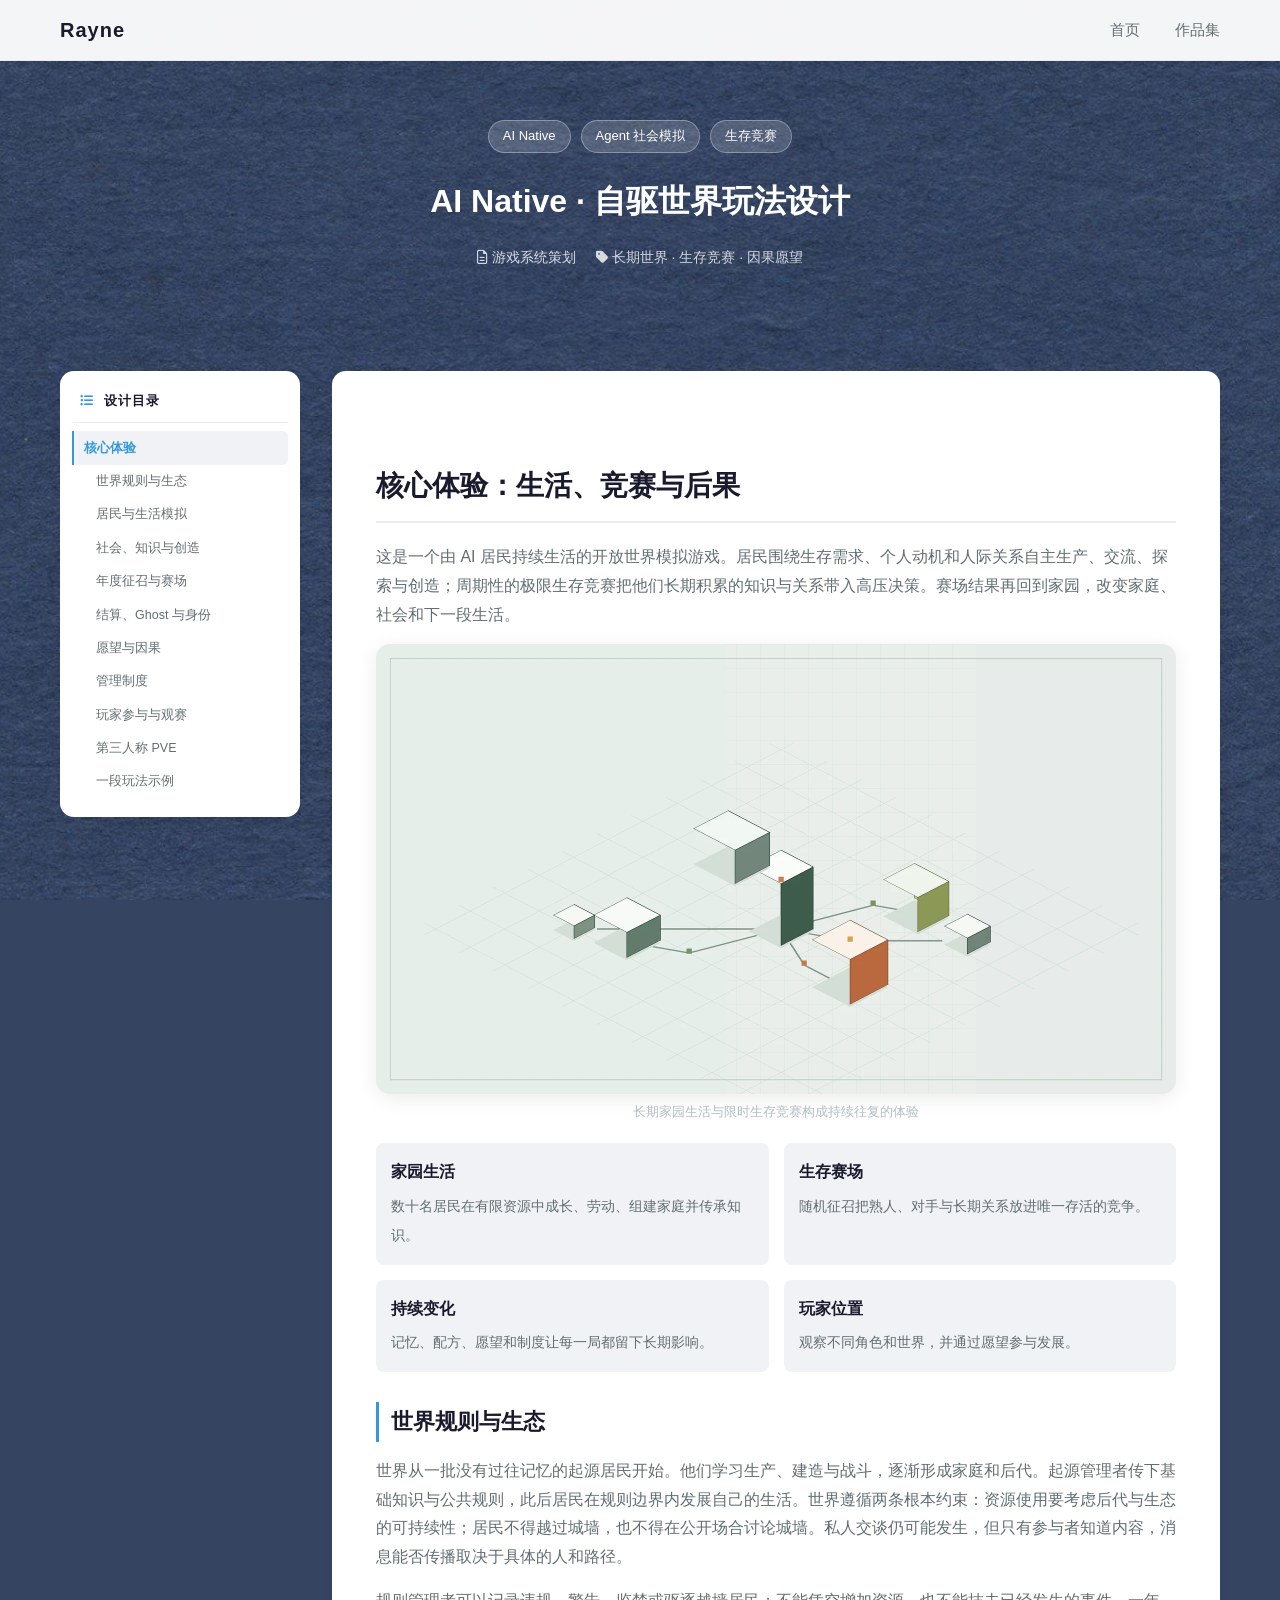
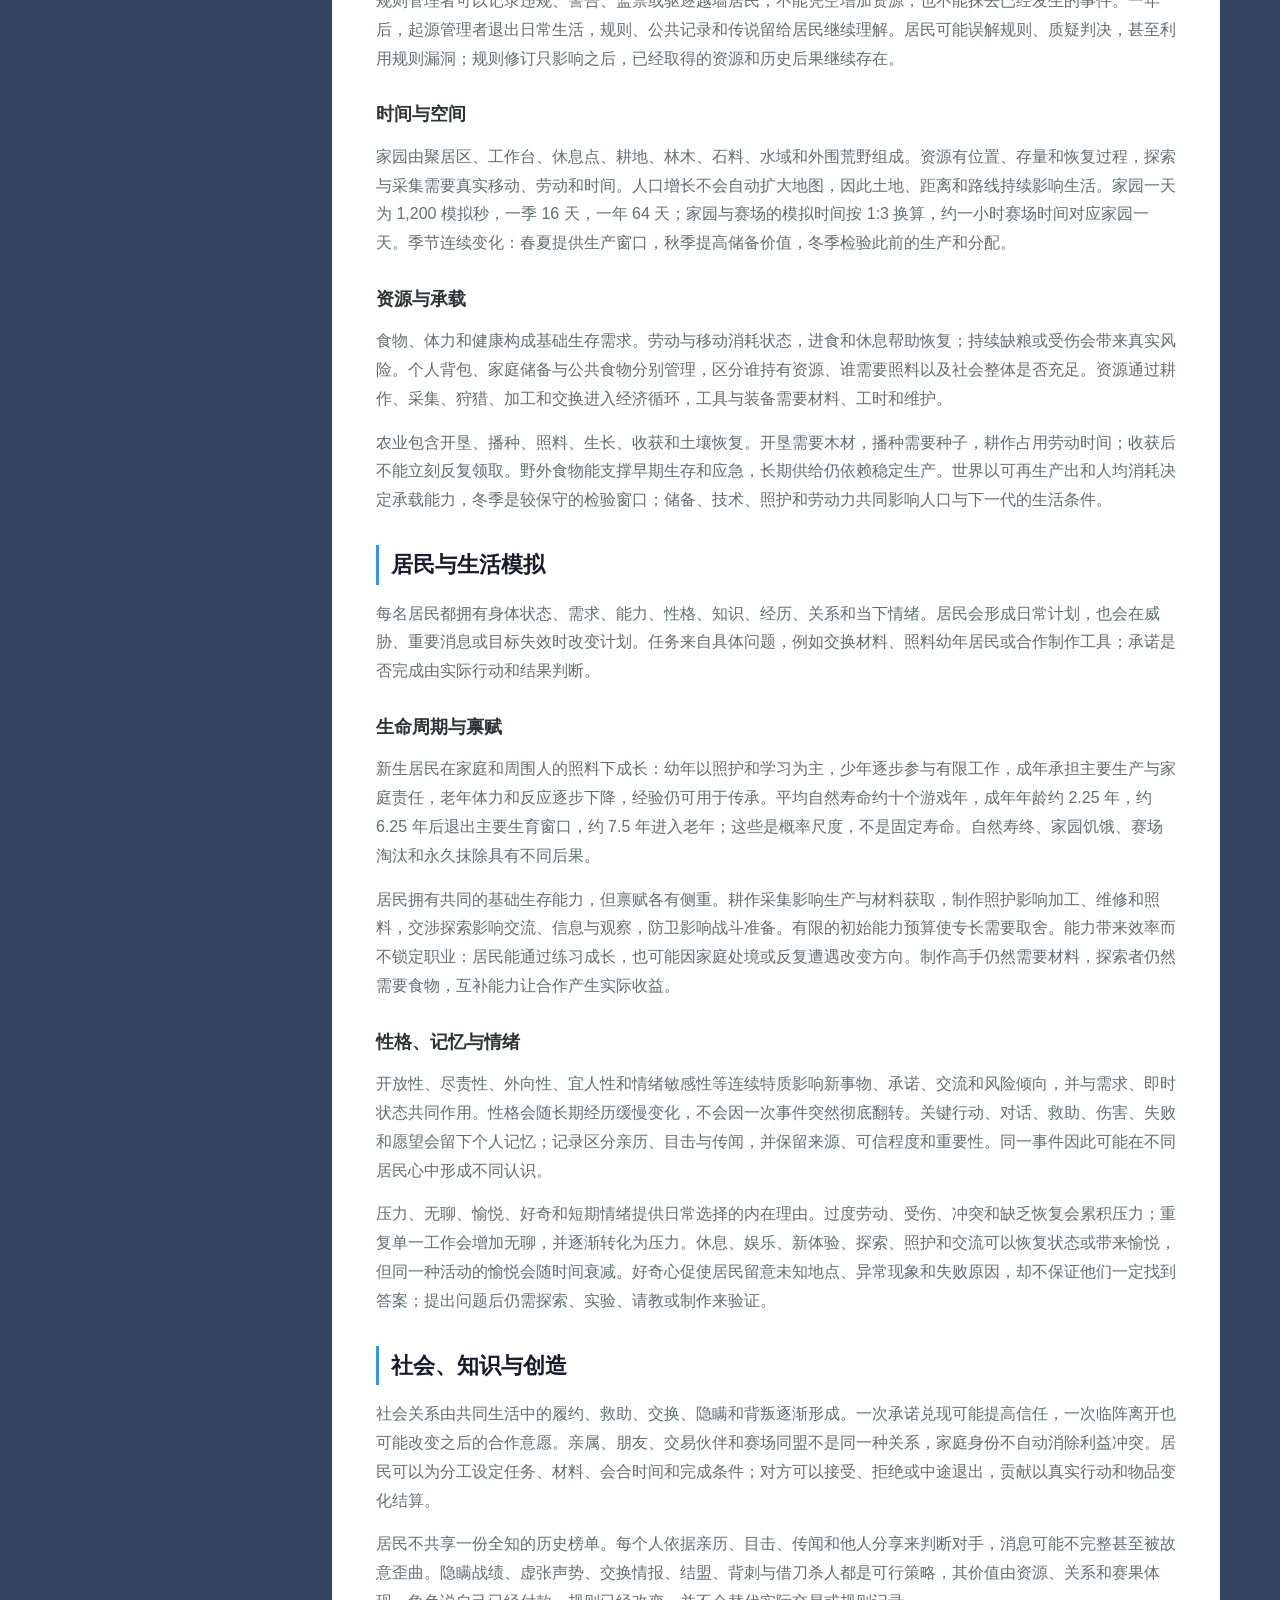
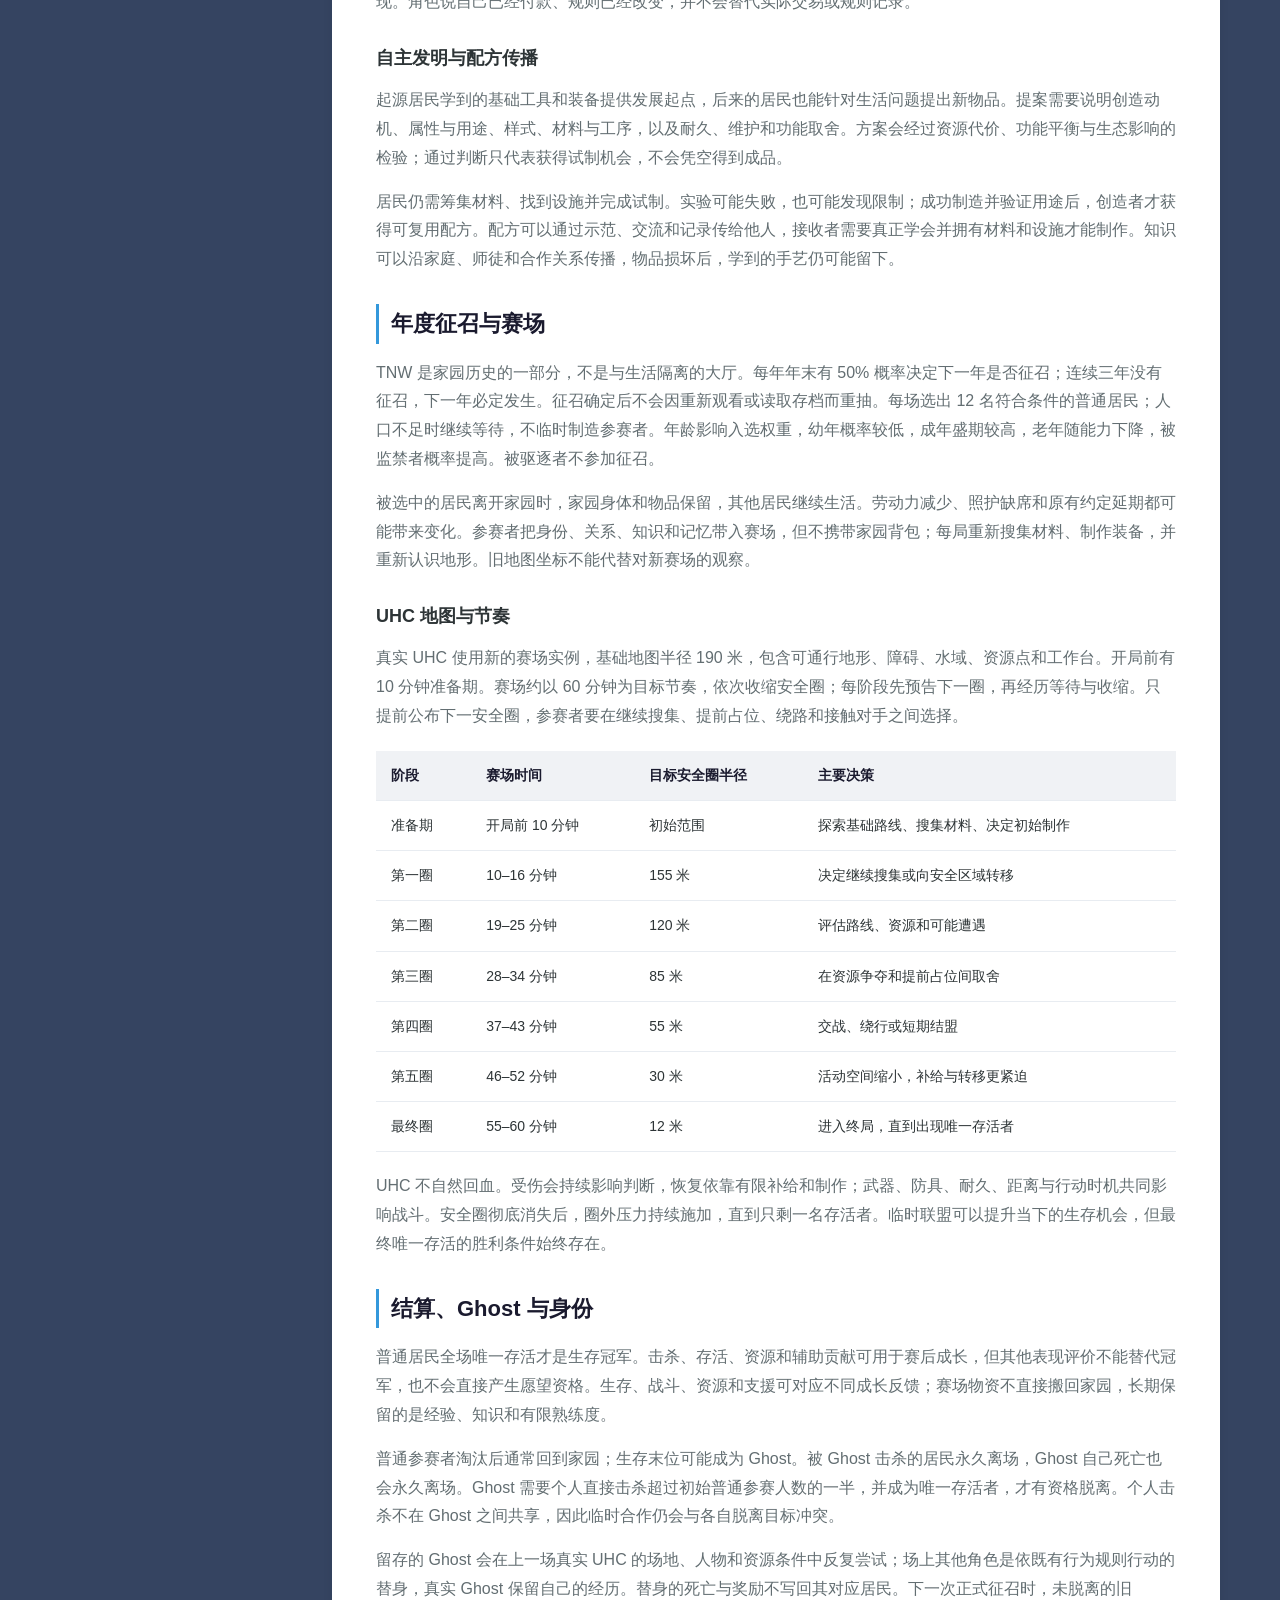
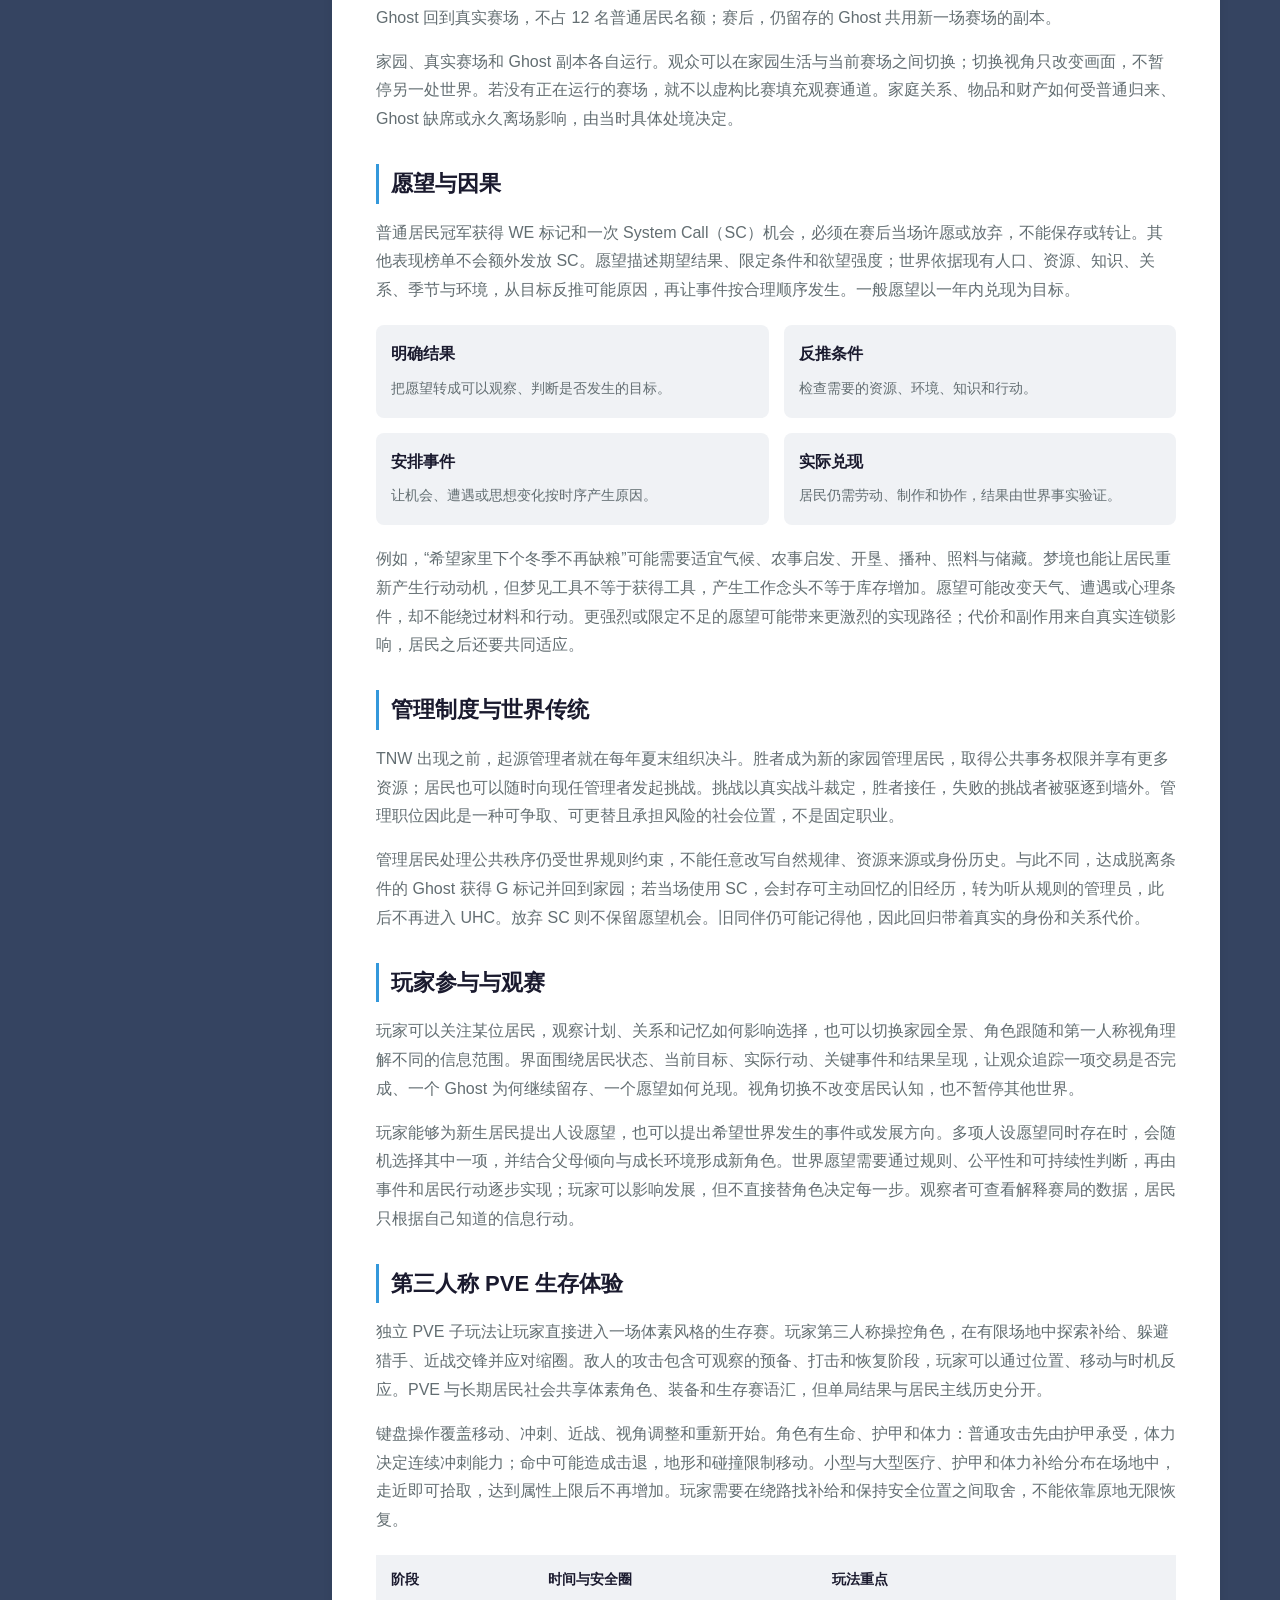
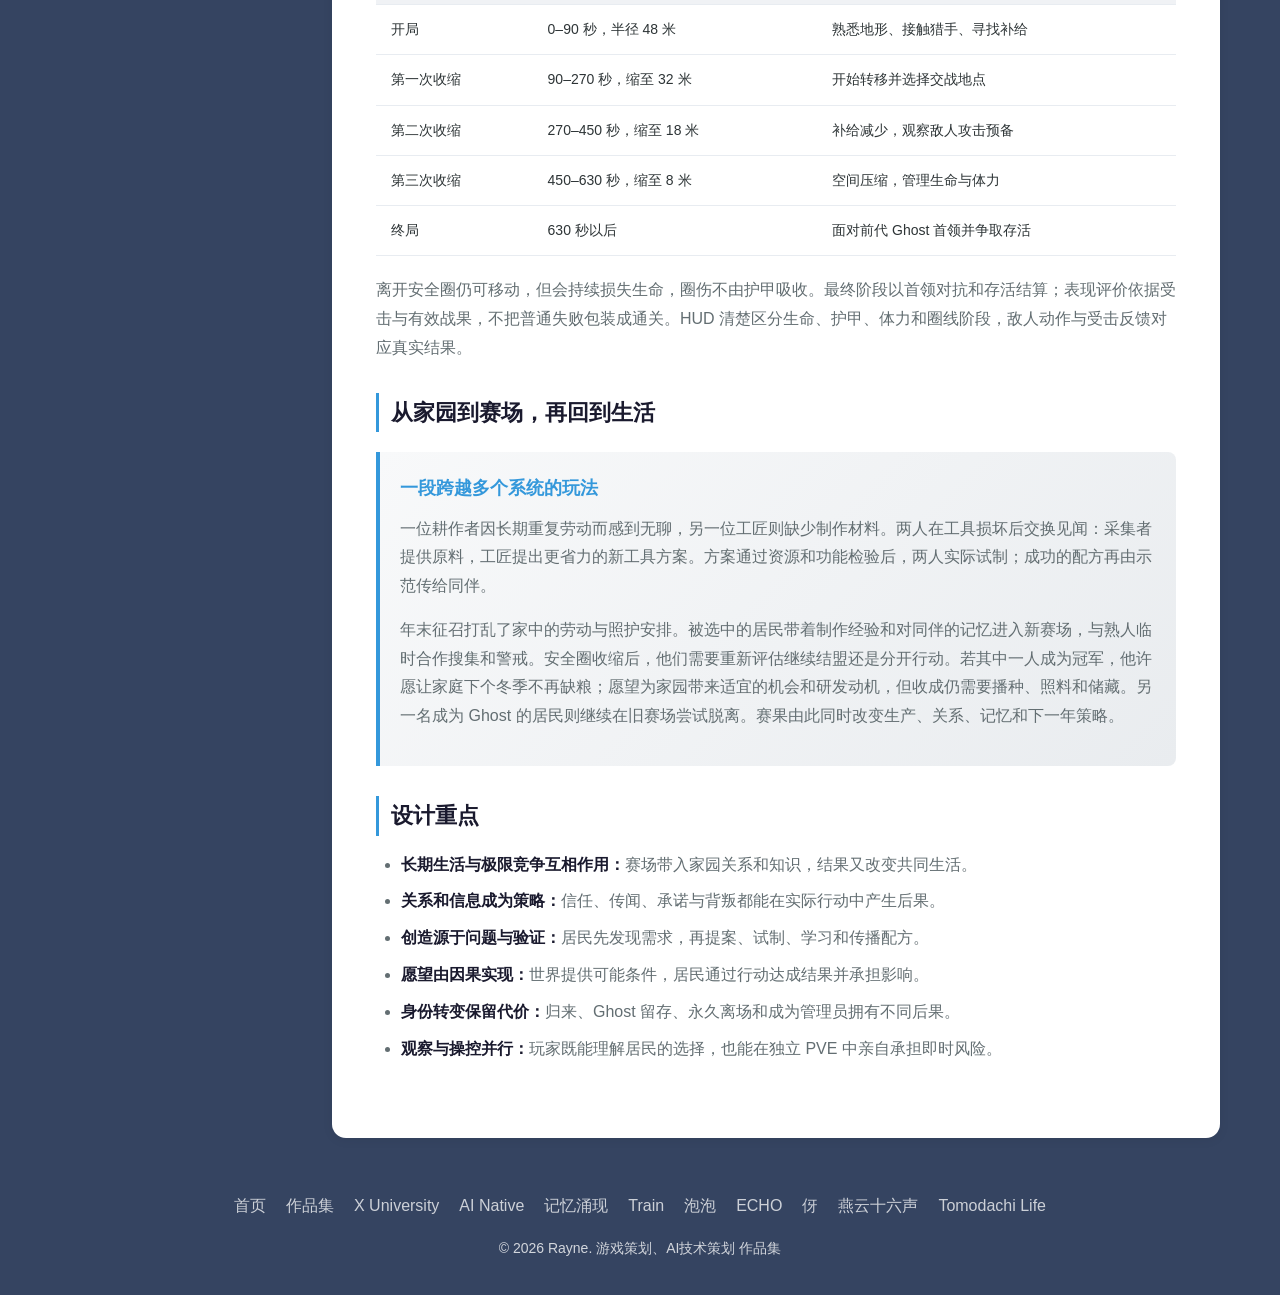
==== commit e076bfeb: "Expand AI Native game design page" ====
--- a/portfolio-ainative.html
+++ b/portfolio-ainative.html
@@ -11,9 +11,7 @@
     <nav class="navbar">
         <div class="nav-container">
             <a href="index.html" class="nav-logo">Rayne</a>
-            <div class="nav-toggle" id="navToggle">
-                <span></span><span></span><span></span>
-            </div>
+            <div class="nav-toggle" id="navToggle"><span></span><span></span><span></span></div>
             <ul class="nav-menu" id="navMenu">
                 <li><a href="index.html" class="nav-link">首页</a></li>
                 <li><a href="portfolio.html" class="nav-link">作品集</a></li>
@@ -31,99 +29,170 @@
             <h1>AI Native · 自驱世界玩法设计</h1>
             <div class="article-meta">
                 <span><i class="far fa-file-alt"></i> 游戏系统策划</span>
-                <span><i class="fas fa-tag"></i> Agent 社会 · 生存竞赛 · 长期世界</span>
+                <span><i class="fas fa-tag"></i> 长期世界 · 生存竞赛 · 因果愿望</span>
             </div>
         </div>
     </header>
 
     <div class="article-layout">
         <aside class="article-toc" id="articleToc">
-            <div class="article-toc-title"><i class="fas fa-list-ul"></i> 目录</div>
+            <div class="article-toc-title"><i class="fas fa-list-ul"></i> 设计目录</div>
             <nav class="article-toc-nav">
-                <a href="#sec-1" class="toc-h2">设计概览</a>
-                <a href="#sec-2" class="toc-h3">居民与社会生态</a>
-                <a href="#sec-3" class="toc-h3">双重世界循环</a>
-                <a href="#sec-4" class="toc-h3">愿望与因果</a>
-                <a href="#sec-5" class="toc-h3">玩家参与</a>
+                <a href="#overview" class="toc-h2">核心体验</a>
+                <a href="#world" class="toc-h3">世界规则与生态</a>
+                <a href="#residents" class="toc-h3">居民与生活模拟</a>
+                <a href="#society" class="toc-h3">社会、知识与创造</a>
+                <a href="#season-loop" class="toc-h3">年度征召与赛场</a>
+                <a href="#outcomes" class="toc-h3">结算、Ghost 与身份</a>
+                <a href="#wishes" class="toc-h3">愿望与因果</a>
+                <a href="#governance" class="toc-h3">管理制度</a>
+                <a href="#player" class="toc-h3">玩家参与与观赛</a>
+                <a href="#pve" class="toc-h3">第三人称 PVE</a>
+                <a href="#example" class="toc-h3">一段玩法示例</a>
             </nav>
         </aside>
 
         <article class="article-content">
             <section class="echo-showcase">
-                <h2 class="showcase-title" id="sec-1">设计概览</h2>
-                <p class="showcase-intro">构想一个由 AI 居民持续生活的世界：他们围绕需求、关系与好奇自主生产、协作、探索和创造；周期性的生存竞赛把关系与知识带入高压环境，赛后的选择及其后果再回到日常，推动世界继续变化。</p>
+                <h2 class="showcase-title" id="overview">核心体验：生活、竞赛与后果</h2>
+                <p class="showcase-intro">这是一个由 AI 居民持续生活的开放世界模拟游戏。居民围绕生存需求、个人动机和人际关系自主生产、交流、探索与创造；周期性的极限生存竞赛把他们长期积累的知识与关系带入高压决策。赛场结果再回到家园，改变家庭、社会和下一段生活。</p>
 
                 <figure class="echo-figure echo-kv-hero">
                     <img src="img/ainative-practice/cover.webp" alt="由模块、节点与连接路径构成的抽象玩法原型视觉">
-                    <figcaption>自驱世界 · 日常生活与生存竞赛构成持续往复的体验</figcaption>
+                    <figcaption>长期家园生活与限时生存竞赛构成持续往复的体验</figcaption>
                 </figure>
 
                 <div class="info-grid">
-                    <div class="info-item"><strong>核心主体</strong><span>拥有需求、经历与关系的 AI 居民</span></div>
-                    <div class="info-item"><strong>长期舞台</strong><span>资源有限、持续演化的共同家园</span></div>
-                    <div class="info-item"><strong>高压事件</strong><span>周期性生存竞赛与角色抉择</span></div>
-                    <div class="info-item"><strong>玩家位置</strong><span>观察世界，并以愿望影响发展</span></div>
+                    <div class="info-item"><strong>家园生活</strong><span>数十名居民在有限资源中成长、劳动、组建家庭并传承知识。</span></div>
+                    <div class="info-item"><strong>生存赛场</strong><span>随机征召把熟人、对手与长期关系放进唯一存活的竞争。</span></div>
+                    <div class="info-item"><strong>持续变化</strong><span>记忆、配方、愿望和制度让每一局都留下长期影响。</span></div>
+                    <div class="info-item"><strong>玩家位置</strong><span>观察不同角色和世界，并通过愿望参与发展。</span></div>
                 </div>
 
-                <h3 id="sec-2">居民与社会生态</h3>
-                <p>居民不是等待玩家派发任务的装饰性角色。生存需求之外，压力、无聊、愉悦、好奇与短期情绪共同影响行动倾向；家庭责任、关系承诺、能力差异和过往经历，则进一步决定他们想做什么、能做什么以及愿意为谁承担风险。</p>
+                <h3 id="world">世界规则与生态</h3>
+                <p>世界从一批没有过往记忆的起源居民开始。他们学习生产、建造与战斗，逐渐形成家庭和后代。起源管理者传下基础知识与公共规则，此后居民在规则边界内发展自己的生活。世界遵循两条根本约束：资源使用要考虑后代与生态的可持续性；居民不得越过城墙，也不得在公开场合讨论城墙。私人交谈仍可能发生，但只有参与者知道内容，消息能否传播取决于具体的人和路径。</p>
+                <p>规则管理者可以记录违规、警告、监禁或驱逐越墙居民；不能凭空增加资源，也不能抹去已经发生的事件。一年后，起源管理者退出日常生活，规则、公共记录和传说留给居民继续理解。居民可能误解规则、质疑判决，甚至利用规则漏洞；规则修订只影响之后，已经取得的资源和历史后果继续存在。</p>
+
+                <h4>时间与空间</h4>
+                <p>家园由聚居区、工作台、休息点、耕地、林木、石料、水域和外围荒野组成。资源有位置、存量和恢复过程，探索与采集需要真实移动、劳动和时间。人口增长不会自动扩大地图，因此土地、距离和路线持续影响生活。家园一天为 1,200 模拟秒，一季 16 天，一年 64 天；家园与赛场的模拟时间按 1:3 换算，约一小时赛场时间对应家园一天。季节连续变化：春夏提供生产窗口，秋季提高储备价值，冬季检验此前的生产和分配。</p>
+
+                <h4>资源与承载</h4>
+                <p>食物、体力和健康构成基础生存需求。劳动与移动消耗状态，进食和休息帮助恢复；持续缺粮或受伤会带来真实风险。个人背包、家庭储备与公共食物分别管理，区分谁持有资源、谁需要照料以及社会整体是否充足。资源通过耕作、采集、狩猎、加工和交换进入经济循环，工具与装备需要材料、工时和维护。</p>
+                <p>农业包含开垦、播种、照料、生长、收获和土壤恢复。开垦需要木材，播种需要种子，耕作占用劳动时间；收获后不能立刻反复领取。野外食物能支撑早期生存和应急，长期供给仍依赖稳定生产。世界以可再生产出和人均消耗决定承载能力，冬季是较保守的检验窗口；储备、技术、照护和劳动力共同影响人口与下一代的生活条件。</p>
+
+                <h3 id="residents">居民与生活模拟</h3>
+                <p>每名居民都拥有身体状态、需求、能力、性格、知识、经历、关系和当下情绪。居民会形成日常计划，也会在威胁、重要消息或目标失效时改变计划。任务来自具体问题，例如交换材料、照料幼年居民或合作制作工具；承诺是否完成由实际行动和结果判断。</p>
+
+                <h4>生命周期与禀赋</h4>
+                <p>新生居民在家庭和周围人的照料下成长：幼年以照护和学习为主，少年逐步参与有限工作，成年承担主要生产与家庭责任，老年体力和反应逐步下降，经验仍可用于传承。平均自然寿命约十个游戏年，成年年龄约 2.25 年，约 6.25 年后退出主要生育窗口，约 7.5 年进入老年；这些是概率尺度，不是固定寿命。自然寿终、家园饥饿、赛场淘汰和永久抹除具有不同后果。</p>
+                <p>居民拥有共同的基础生存能力，但禀赋各有侧重。耕作采集影响生产与材料获取，制作照护影响加工、维修和照料，交涉探索影响交流、信息与观察，防卫影响战斗准备。有限的初始能力预算使专长需要取舍。能力带来效率而不锁定职业：居民能通过练习成长，也可能因家庭处境或反复遭遇改变方向。制作高手仍然需要材料，探索者仍然需要食物，互补能力让合作产生实际收益。</p>
+
+                <h4>性格、记忆与情绪</h4>
+                <p>开放性、尽责性、外向性、宜人性和情绪敏感性等连续特质影响新事物、承诺、交流和风险倾向，并与需求、即时状态共同作用。性格会随长期经历缓慢变化，不会因一次事件突然彻底翻转。关键行动、对话、救助、伤害、失败和愿望会留下个人记忆；记录区分亲历、目击与传闻，并保留来源、可信程度和重要性。同一事件因此可能在不同居民心中形成不同认识。</p>
+                <p>压力、无聊、愉悦、好奇和短期情绪提供日常选择的内在理由。过度劳动、受伤、冲突和缺乏恢复会累积压力；重复单一工作会增加无聊，并逐渐转化为压力。休息、娱乐、新体验、探索、照护和交流可以恢复状态或带来愉悦，但同一种活动的愉悦会随时间衰减。好奇心促使居民留意未知地点、异常现象和失败原因，却不保证他们一定找到答案；提出问题后仍需探索、实验、请教或制作来验证。</p>
+
+                <h3 id="society">社会、知识与创造</h3>
+                <p>社会关系由共同生活中的履约、救助、交换、隐瞒和背叛逐渐形成。一次承诺兑现可能提高信任，一次临阵离开也可能改变之后的合作意愿。亲属、朋友、交易伙伴和赛场同盟不是同一种关系，家庭身份不自动消除利益冲突。居民可以为分工设定任务、材料、会合时间和完成条件；对方可以接受、拒绝或中途退出，贡献以真实行动和物品变化结算。</p>
+                <p>居民不共享一份全知的历史榜单。每个人依据亲历、目击、传闻和他人分享来判断对手，消息可能不完整甚至被故意歪曲。隐瞒战绩、虚张声势、交换情报、结盟、背刺与借刀杀人都是可行策略，其价值由资源、关系和赛果体现。角色说自己已经付款、规则已经改变，并不会替代实际交易或规则记录。</p>
+
+                <h4>自主发明与配方传播</h4>
+                <p>起源居民学到的基础工具和装备提供发展起点，后来的居民也能针对生活问题提出新物品。提案需要说明创造动机、属性与用途、样式、材料与工序，以及耐久、维护和功能取舍。方案会经过资源代价、功能平衡与生态影响的检验；通过判断只代表获得试制机会，不会凭空得到成品。</p>
+                <p>居民仍需筹集材料、找到设施并完成试制。实验可能失败，也可能发现限制；成功制造并验证用途后，创造者才获得可复用配方。配方可以通过示范、交流和记录传给他人，接收者需要真正学会并拥有材料和设施才能制作。知识可以沿家庭、师徒和合作关系传播，物品损坏后，学到的手艺仍可能留下。</p>
+
+                <h3 id="season-loop">年度征召与赛场</h3>
+                <p>TNW 是家园历史的一部分，不是与生活隔离的大厅。每年年末有 50% 概率决定下一年是否征召；连续三年没有征召，下一年必定发生。征召确定后不会因重新观看或读取存档而重抽。每场选出 12 名符合条件的普通居民；人口不足时继续等待，不临时制造参赛者。年龄影响入选权重，幼年概率较低，成年盛期较高，老年随能力下降，被监禁者概率提高。被驱逐者不参加征召。</p>
+                <p>被选中的居民离开家园时，家园身体和物品保留，其他居民继续生活。劳动力减少、照护缺席和原有约定延期都可能带来变化。参赛者把身份、关系、知识和记忆带入赛场，但不携带家园背包；每局重新搜集材料、制作装备，并重新认识地形。旧地图坐标不能代替对新赛场的观察。</p>
+
+                <h4>UHC 地图与节奏</h4>
+                <p>真实 UHC 使用新的赛场实例，基础地图半径 190 米，包含可通行地形、障碍、水域、资源点和工作台。开局前有 10 分钟准备期。赛场约以 60 分钟为目标节奏，依次收缩安全圈；每阶段先预告下一圈，再经历等待与收缩。只提前公布下一安全圈，参赛者要在继续搜集、提前占位、绕路和接触对手之间选择。</p>
+                <div class="table-wrapper">
+                    <table class="data-table">
+                        <thead><tr><th>阶段</th><th>赛场时间</th><th>目标安全圈半径</th><th>主要决策</th></tr></thead>
+                        <tbody>
+                            <tr><td>准备期</td><td>开局前 10 分钟</td><td>初始范围</td><td>探索基础路线、搜集材料、决定初始制作</td></tr>
+                            <tr><td>第一圈</td><td>10–16 分钟</td><td>155 米</td><td>决定继续搜集或向安全区域转移</td></tr>
+                            <tr><td>第二圈</td><td>19–25 分钟</td><td>120 米</td><td>评估路线、资源和可能遭遇</td></tr>
+                            <tr><td>第三圈</td><td>28–34 分钟</td><td>85 米</td><td>在资源争夺和提前占位间取舍</td></tr>
+                            <tr><td>第四圈</td><td>37–43 分钟</td><td>55 米</td><td>交战、绕行或短期结盟</td></tr>
+                            <tr><td>第五圈</td><td>46–52 分钟</td><td>30 米</td><td>活动空间缩小，补给与转移更紧迫</td></tr>
+                            <tr><td>最终圈</td><td>55–60 分钟</td><td>12 米</td><td>进入终局，直到出现唯一存活者</td></tr>
+                        </tbody>
+                    </table>
+                </div>
+                <p>UHC 不自然回血。受伤会持续影响判断，恢复依靠有限补给和制作；武器、防具、耐久、距离与行动时机共同影响战斗。安全圈彻底消失后，圈外压力持续施加，直到只剩一名存活者。临时联盟可以提升当下的生存机会，但最终唯一存活的胜利条件始终存在。</p>
+
+                <h3 id="outcomes">结算、Ghost 与身份</h3>
+                <p>普通居民全场唯一存活才是生存冠军。击杀、存活、资源和辅助贡献可用于赛后成长，但其他表现评价不能替代冠军，也不会直接产生愿望资格。生存、战斗、资源和支援可对应不同成长反馈；赛场物资不直接搬回家园，长期保留的是经验、知识和有限熟练度。</p>
+                <p>普通参赛者淘汰后通常回到家园；生存末位可能成为 Ghost。被 Ghost 击杀的居民永久离场，Ghost 自己死亡也会永久离场。Ghost 需要个人直接击杀超过初始普通参赛人数的一半，并成为唯一存活者，才有资格脱离。个人击杀不在 Ghost 之间共享，因此临时合作仍会与各自脱离目标冲突。</p>
+                <p>留存的 Ghost 会在上一场真实 UHC 的场地、人物和资源条件中反复尝试；场上其他角色是依既有行为规则行动的替身，真实 Ghost 保留自己的经历。替身的死亡与奖励不写回其对应居民。下一次正式征召时，未脱离的旧 Ghost 回到真实赛场，不占 12 名普通居民名额；赛后，仍留存的 Ghost 共用新一场赛场的副本。</p>
+                <p>家园、真实赛场和 Ghost 副本各自运行。观众可以在家园生活与当前赛场之间切换；切换视角只改变画面，不暂停另一处世界。若没有正在运行的赛场，就不以虚构比赛填充观赛通道。家庭关系、物品和财产如何受普通归来、Ghost 缺席或永久离场影响，由当时具体处境决定。</p>
+
+                <h3 id="wishes">愿望与因果</h3>
+                <p>普通居民冠军获得 WE 标记和一次 System Call（SC）机会，必须在赛后当场许愿或放弃，不能保存或转让。其他表现榜单不会额外发放 SC。愿望描述期望结果、限定条件和欲望强度；世界依据现有人口、资源、知识、关系、季节与环境，从目标反推可能原因，再让事件按合理顺序发生。一般愿望以一年内兑现为目标。</p>
                 <div class="info-grid">
-                    <div class="info-item"><strong>内在动机</strong><span>需求与情绪变化带来休息、探索、交流和创造的理由。</span></div>
-                    <div class="info-item"><strong>个人记忆</strong><span>亲历、目击与传闻形成不同认知，并影响后续判断。</span></div>
-                    <div class="info-item"><strong>关系网络</strong><span>合作、履约、救助与背叛逐步积累信任和分歧。</span></div>
-                    <div class="info-item"><strong>知识传播</strong><span>发现、试制与传授让个体经验成为社会能力。</span></div>
+                    <div class="info-item"><strong>明确结果</strong><span>把愿望转成可以观察、判断是否发生的目标。</span></div>
+                    <div class="info-item"><strong>反推条件</strong><span>检查需要的资源、环境、知识和行动。</span></div>
+                    <div class="info-item"><strong>安排事件</strong><span>让机会、遭遇或思想变化按时序产生原因。</span></div>
+                    <div class="info-item"><strong>实际兑现</strong><span>居民仍需劳动、制作和协作，结果由世界事实验证。</span></div>
+                </div>
+                <p>例如，“希望家里下个冬季不再缺粮”可能需要适宜气候、农事启发、开垦、播种、照料与储藏。梦境也能让居民重新产生行动动机，但梦见工具不等于获得工具，产生工作念头不等于库存增加。愿望可能改变天气、遭遇或心理条件，却不能绕过材料和行动。更强烈或限定不足的愿望可能带来更激烈的实现路径；代价和副作用来自真实连锁影响，居民之后还要共同适应。</p>
+
+                <h3 id="governance">管理制度与世界传统</h3>
+                <p>TNW 出现之前，起源管理者就在每年夏末组织决斗。胜者成为新的家园管理居民，取得公共事务权限并享有更多资源；居民也可以随时向现任管理者发起挑战。挑战以真实战斗裁定，胜者接任，失败的挑战者被驱逐到墙外。管理职位因此是一种可争取、可更替且承担风险的社会位置，不是固定职业。</p>
+                <p>管理居民处理公共秩序仍受世界规则约束，不能任意改写自然规律、资源来源或身份历史。与此不同，达成脱离条件的 Ghost 获得 G 标记并回到家园；若当场使用 SC，会封存可主动回忆的旧经历，转为听从规则的管理员，此后不再进入 UHC。放弃 SC 则不保留愿望机会。旧同伴仍可能记得他，因此回归带着真实的身份和关系代价。</p>
+
+                <h3 id="player">玩家参与与观赛</h3>
+                <p>玩家可以关注某位居民，观察计划、关系和记忆如何影响选择，也可以切换家园全景、角色跟随和第一人称视角理解不同的信息范围。界面围绕居民状态、当前目标、实际行动、关键事件和结果呈现，让观众追踪一项交易是否完成、一个 Ghost 为何继续留存、一个愿望如何兑现。视角切换不改变居民认知，也不暂停其他世界。</p>
+                <p>玩家能够为新生居民提出人设愿望，也可以提出希望世界发生的事件或发展方向。多项人设愿望同时存在时，会随机选择其中一项，并结合父母倾向与成长环境形成新角色。世界愿望需要通过规则、公平性和可持续性判断，再由事件和居民行动逐步实现；玩家可以影响发展，但不直接替角色决定每一步。观察者可查看解释赛局的数据，居民只根据自己知道的信息行动。</p>
+
+                <h3 id="pve">第三人称 PVE 生存体验</h3>
+                <p>独立 PVE 子玩法让玩家直接进入一场体素风格的生存赛。玩家第三人称操控角色，在有限场地中探索补给、躲避猎手、近战交锋并应对缩圈。敌人的攻击包含可观察的预备、打击和恢复阶段，玩家可以通过位置、移动与时机反应。PVE 与长期居民社会共享体素角色、装备和生存赛语汇，但单局结果与居民主线历史分开。</p>
+                <p>键盘操作覆盖移动、冲刺、近战、视角调整和重新开始。角色有生命、护甲和体力：普通攻击先由护甲承受，体力决定连续冲刺能力；命中可能造成击退，地形和碰撞限制移动。小型与大型医疗、护甲和体力补给分布在场地中，走近即可拾取，达到属性上限后不再增加。玩家需要在绕路找补给和保持安全位置之间取舍，不能依靠原地无限恢复。</p>
+                <div class="table-wrapper">
+                    <table class="data-table">
+                        <thead><tr><th>阶段</th><th>时间与安全圈</th><th>玩法重点</th></tr></thead>
+                        <tbody>
+                            <tr><td>开局</td><td>0–90 秒，半径 48 米</td><td>熟悉地形、接触猎手、寻找补给</td></tr>
+                            <tr><td>第一次收缩</td><td>90–270 秒，缩至 32 米</td><td>开始转移并选择交战地点</td></tr>
+                            <tr><td>第二次收缩</td><td>270–450 秒，缩至 18 米</td><td>补给减少，观察敌人攻击预备</td></tr>
+                            <tr><td>第三次收缩</td><td>450–630 秒，缩至 8 米</td><td>空间压缩，管理生命与体力</td></tr>
+                            <tr><td>终局</td><td>630 秒以后</td><td>面对前代 Ghost 首领并争取存活</td></tr>
+                        </tbody>
+                    </table>
+                </div>
+                <p>离开安全圈仍可移动，但会持续损失生命，圈伤不由护甲吸收。最终阶段以首领对抗和存活结算；表现评价依据受击与有效战果，不把普通失败包装成通关。HUD 清楚区分生命、护甲、体力和圈线阶段，敌人动作与受击反馈对应真实结果。</p>
+
+                <h3 id="example">从家园到赛场，再回到生活</h3>
+                <div class="highlight-box">
+                    <h4>一段跨越多个系统的玩法</h4>
+                    <p>一位耕作者因长期重复劳动而感到无聊，另一位工匠则缺少制作材料。两人在工具损坏后交换见闻：采集者提供原料，工匠提出更省力的新工具方案。方案通过资源和功能检验后，两人实际试制；成功的配方再由示范传给同伴。</p>
+                    <p>年末征召打乱了家中的劳动与照护安排。被选中的居民带着制作经验和对同伴的记忆进入新赛场，与熟人临时合作搜集和警戒。安全圈收缩后，他们需要重新评估继续结盟还是分开行动。若其中一人成为冠军，他许愿让家庭下个冬季不再缺粮；愿望为家园带来适宜的机会和研发动机，但收成仍需要播种、照料和储藏。另一名成为 Ghost 的居民则继续在旧赛场尝试脱离。赛果由此同时改变生产、关系、记忆和下一年策略。</p>
                 </div>
 
-                <h3 id="sec-3">双重世界循环</h3>
-                <div class="highlight-box">
-                    <h4>把长期积累带进短期抉择，再把后果带回生活</h4>
-                    <p>家园中的技能、关系和记忆影响居民进入竞赛后的判断；竞赛中的合作、失利与胜出又改变家园的人口、关系和发展条件。比赛不是独立回合，日常模拟也不只是赛前准备。</p>
-                </div>
-                <div class="info-grid">
-                    <div class="info-item"><strong>家园生活</strong><span>在季节和资源约束下生产、储备、照护、交换、探索并传承知识。</span></div>
-                    <div class="info-item"><strong>生存对局</strong><span>从准备、搜集和制作开始，随安全区收缩转向交锋、转移与临时结盟；伤害和补给都需要经营。</span></div>
-                    <div class="info-item"><strong>胜负去向</strong><span>唯一存活者获得一次愿望机会；普通出局者回归生活，最后落败者则留在重复赛场中继续求生。</span></div>
-                    <div class="info-item"><strong>跨局成长</strong><span>技能、知识与关系经历可以延续；新一局仍需重新认识地图和资源。</span></div>
-                </div>
-
-                <h3 id="sec-4">愿望与因果</h3>
-                <p>竞赛胜者获得一次提出愿望的机会。愿望不会直接变成物资或瞬时改写历史，而是从期望结果反推可行原因，再结合当时的资源、关系、知识和环境安排事件。居民仍需通过真实行动促成结果，改变也会带来代价与新的社会反应。</p>
-                <div class="info-grid">
-                    <div class="info-item"><strong>明确结果</strong><span>把愿望转成可观察、可判断是否发生的目标。</span></div>
-                    <div class="info-item"><strong>寻找原因</strong><span>检查世界中已有的条件与可能的行动路径。</span></div>
-                    <div class="info-item"><strong>安排事件</strong><span>让变化以有来源、有时序的方式发生。</span></div>
-                    <div class="info-item"><strong>验证后果</strong><span>以实际生活结果检验愿望，并保留影响与成本。</span></div>
-                </div>
-
-                <h3 id="sec-5">玩家参与</h3>
-                <p>玩家可以跟随一名居民观察他的计划与遭遇，也可以切换视角了解群体和赛场局势。玩家提出的角色或世界愿望要经过公平性与可持续性判断，再由世界中的事件和行动逐步实现。观察者有影响力，但不直接替居民决定每一步。另一种参与方式是进入独立的单局生存体验，亲自搜集补给、应对追猎并处理缩圈压力。</p>
-                <div class="info-grid">
-                    <div class="info-item"><strong>跟随观察</strong><span>从居民视角理解计划、信息边界与临场选择。</span></div>
-                    <div class="info-item"><strong>全局观赛</strong><span>查看群体关系、赛场空间与局势变化。</span></div>
-                    <div class="info-item"><strong>愿望介入</strong><span>提出角色或世界愿望，由规则判断并转化为事件。</span></div>
-                    <div class="info-item"><strong>直接游玩</strong><span>以第三人称进入独立生存场，搜索补给、应对追猎并处理缩圈压力。</span></div>
-                </div>
+                <h3>设计重点</h3>
+                <ul>
+                    <li><strong>长期生活与极限竞争互相作用：</strong>赛场带入家园关系和知识，结果又改变共同生活。</li>
+                    <li><strong>关系和信息成为策略：</strong>信任、传闻、承诺与背叛都能在实际行动中产生后果。</li>
+                    <li><strong>创造源于问题与验证：</strong>居民先发现需求，再提案、试制、学习和传播配方。</li>
+                    <li><strong>愿望由因果实现：</strong>世界提供可能条件，居民通过行动达成结果并承担影响。</li>
+                    <li><strong>身份转变保留代价：</strong>归来、Ghost 留存、永久离场和成为管理员拥有不同后果。</li>
+                    <li><strong>观察与操控并行：</strong>玩家既能理解居民的选择，也能在独立 PVE 中亲自承担即时风险。</li>
+                </ul>
             </section>
         </article>
     </div>
 
     <footer class="footer">
         <div class="footer-links">
-            <a href="index.html">首页</a>
-            <a href="portfolio.html">作品集</a>
-            <a href="portfolio-xuniversity.html">X University</a>
-            <a href="portfolio-ainative.html">AI Native</a>
-            <a href="portfolio-memory.html">记忆涌现</a>
-            <a href="portfolio-train.html">Train</a>
-            <a href="portfolio-bubble.html">泡泡</a>
-            <a href="portfolio-echo.html">ECHO</a>
-            <a href="portfolio-ggj.html">伢</a>
-            <a href="portfolio-yanyun.html">燕云十六声</a>
+            <a href="index.html">首页</a><a href="portfolio.html">作品集</a>
+            <a href="portfolio-xuniversity.html">X University</a><a href="portfolio-ainative.html">AI Native</a>
+            <a href="portfolio-memory.html">记忆涌现</a><a href="portfolio-train.html">Train</a>
+            <a href="portfolio-bubble.html">泡泡</a><a href="portfolio-echo.html">ECHO</a>
+            <a href="portfolio-ggj.html">伢</a><a href="portfolio-yanyun.html">燕云十六声</a>
             <a href="portfolio-tomodachi.html">Tomodachi Life</a>
         </div>
         <p>&copy; 2026 Rayne. 游戏策划、AI技术策划 作品集</p>
     </footer>
-
     <div class="back-to-top" id="backToTop"><i class="fas fa-arrow-up"></i></div>
     <script src="script.js?v=20260924e"></script>
 </body>
